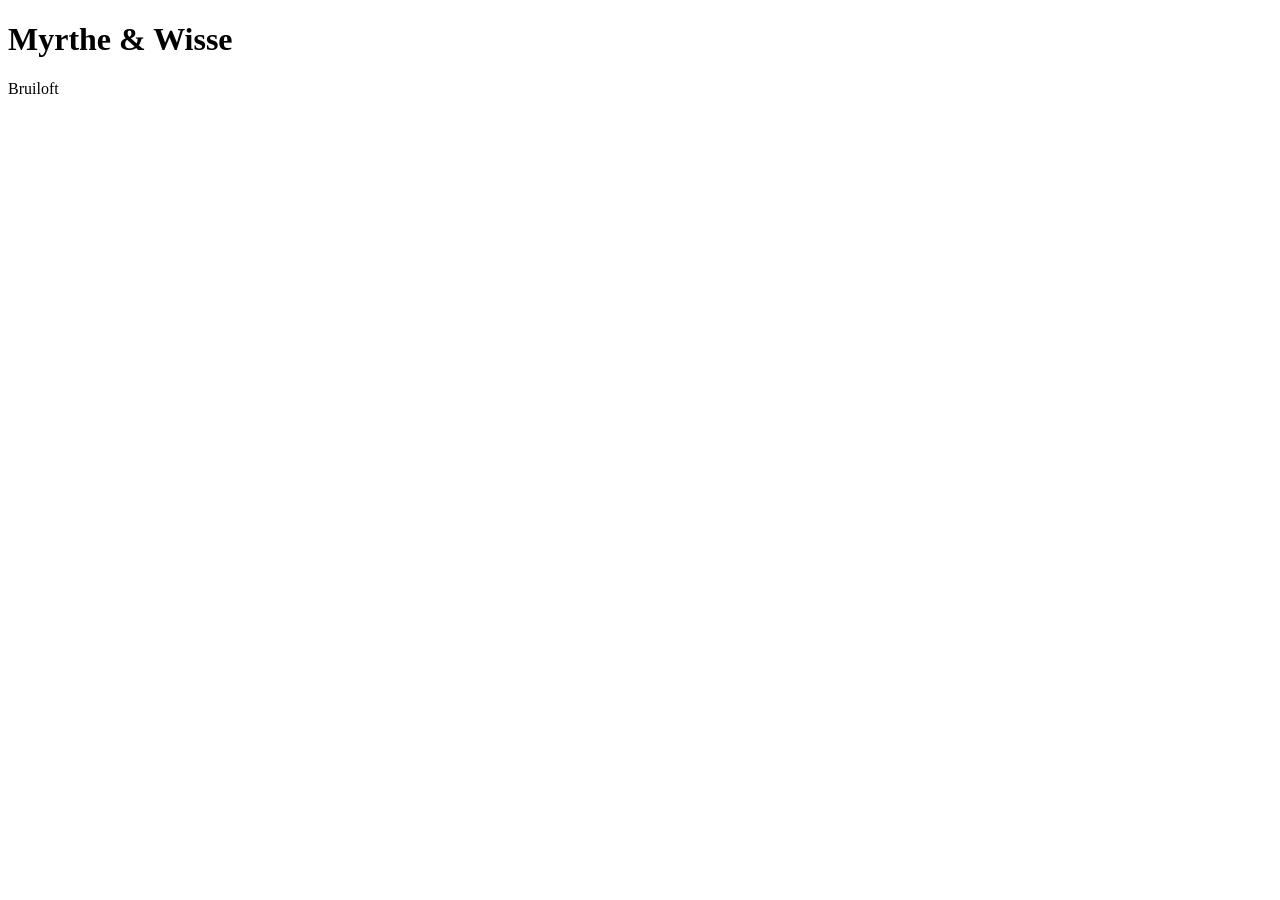
==== index.html @ 0a1ef099 "Initial wedding website setup" ====
<!DOCTYPE html>
<html lang="nl">
<head>
    <meta charset="UTF-8">
    <meta name="viewport" content="width=device-width, initial-scale=1.0">
    <title>Myrthe & Wisse</title>
</head>
<body>
    <h1>Myrthe & Wisse</h1>
    <p>Bruiloft</p>
</body>
</html>
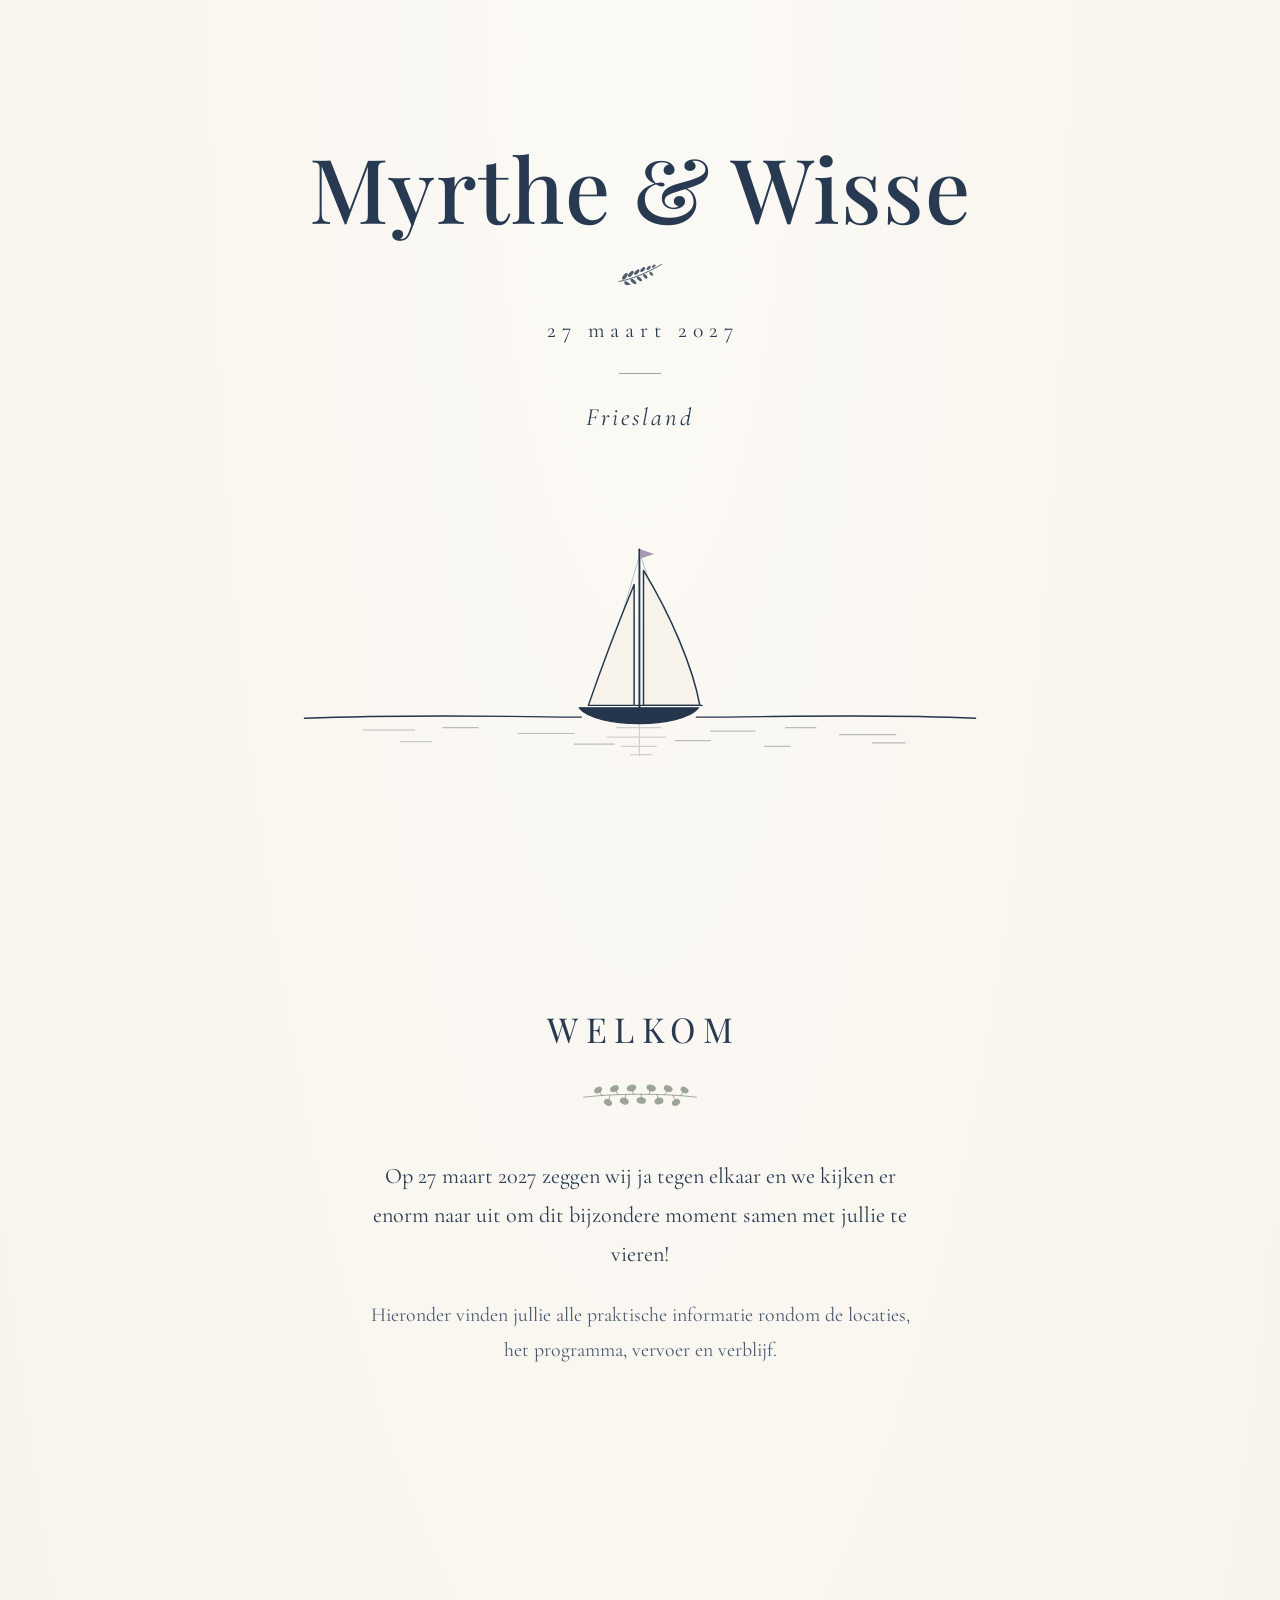
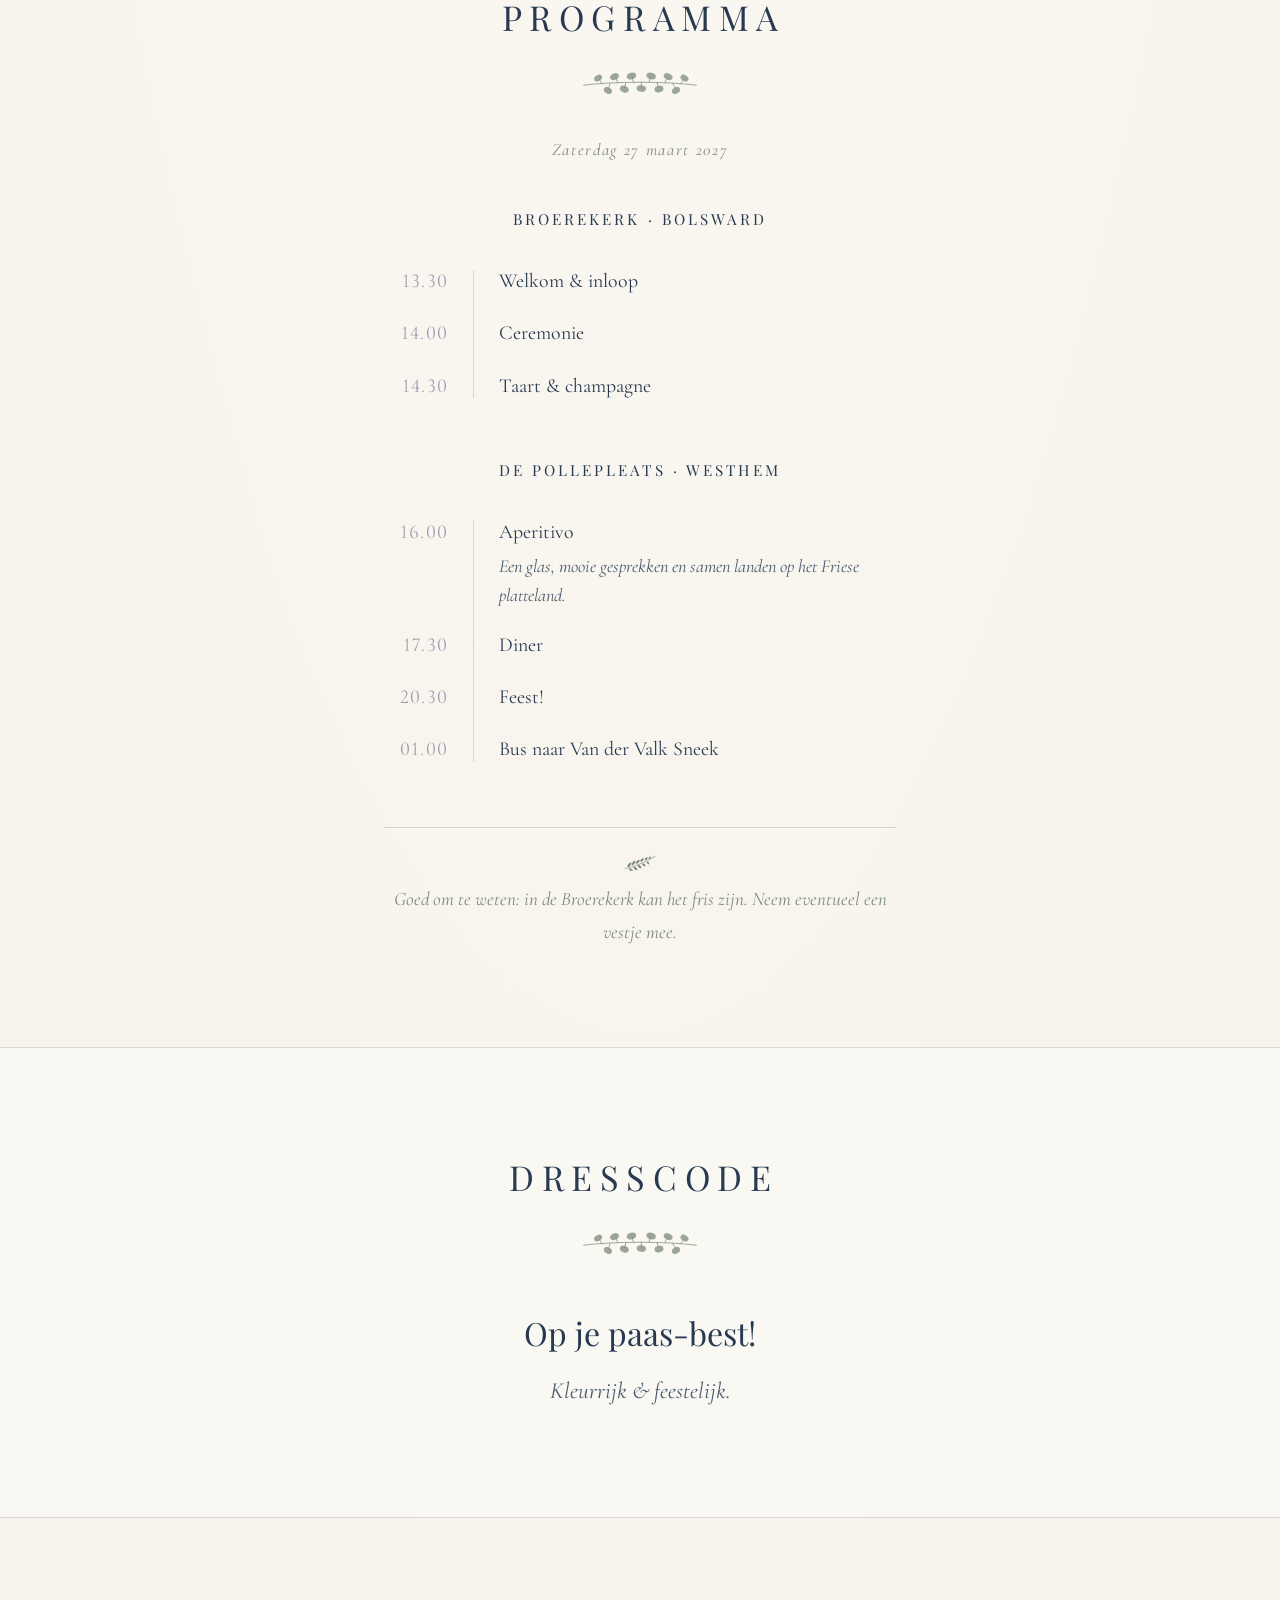
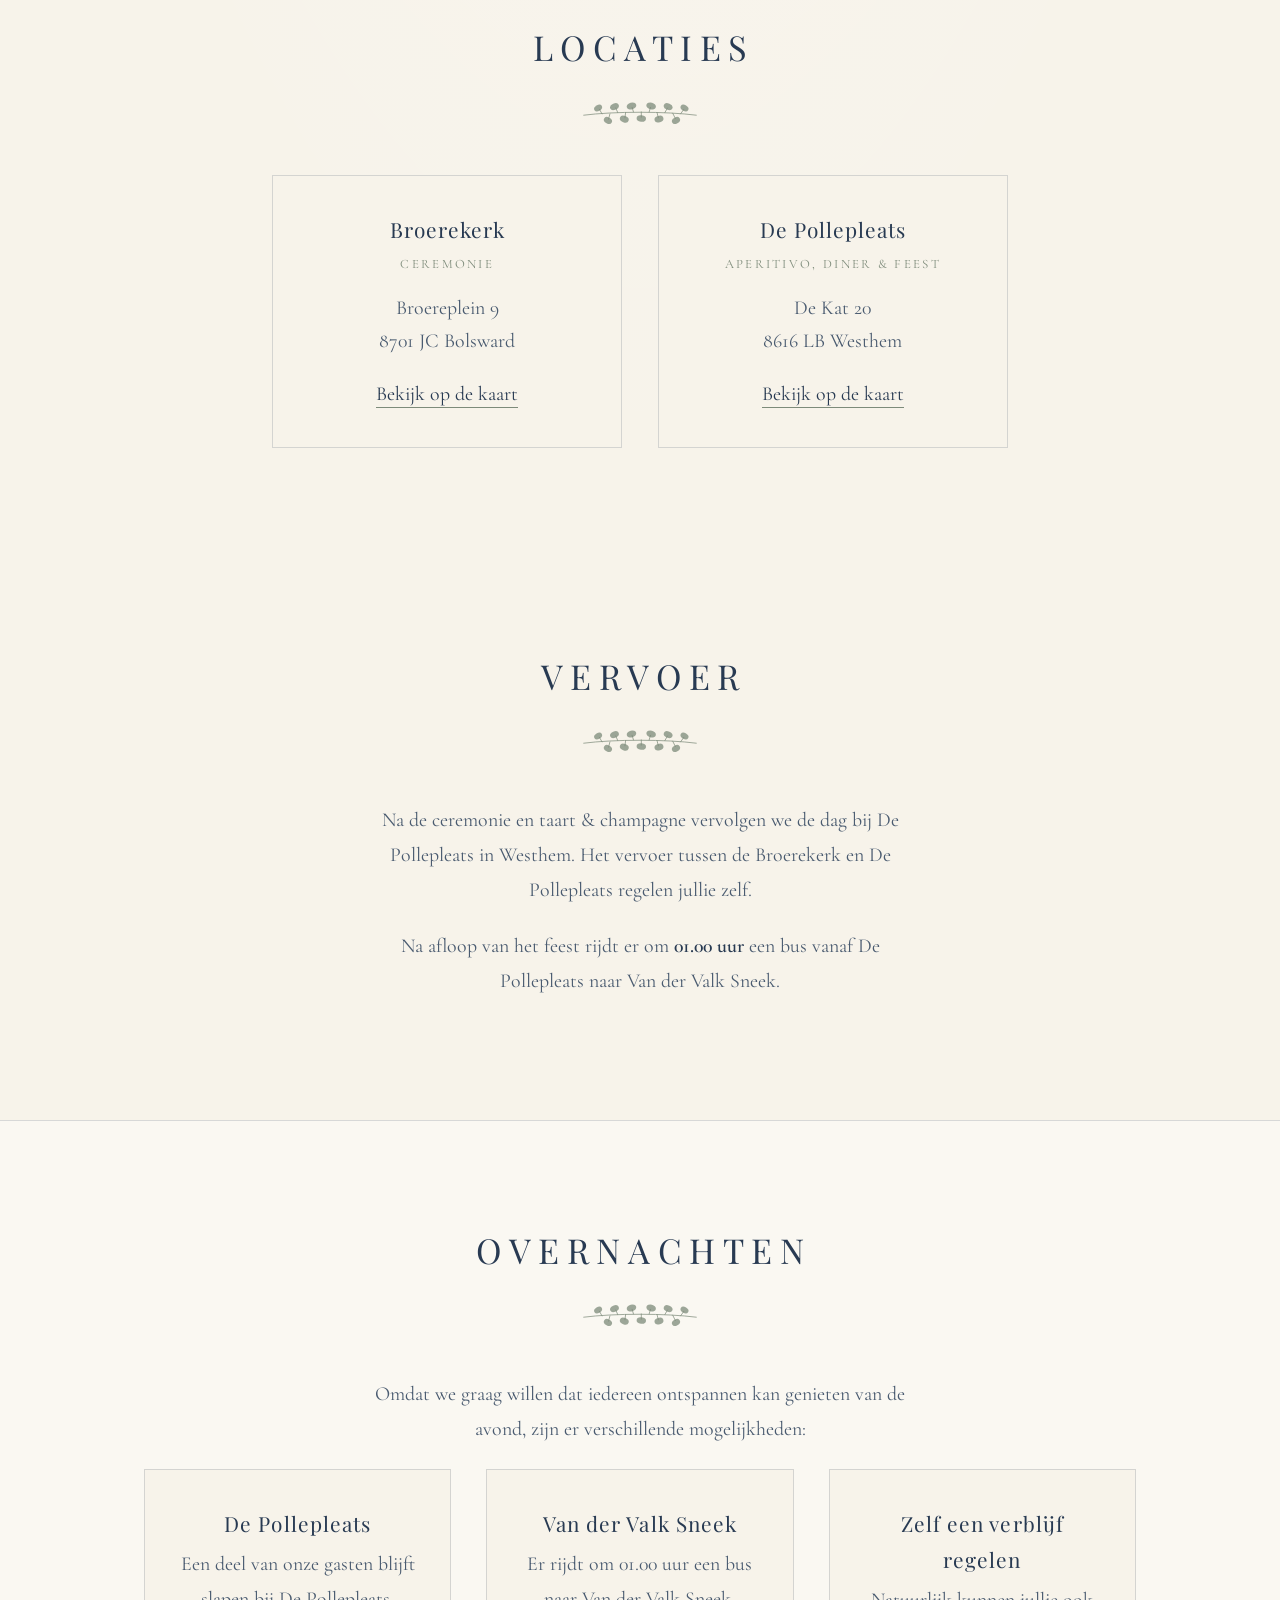
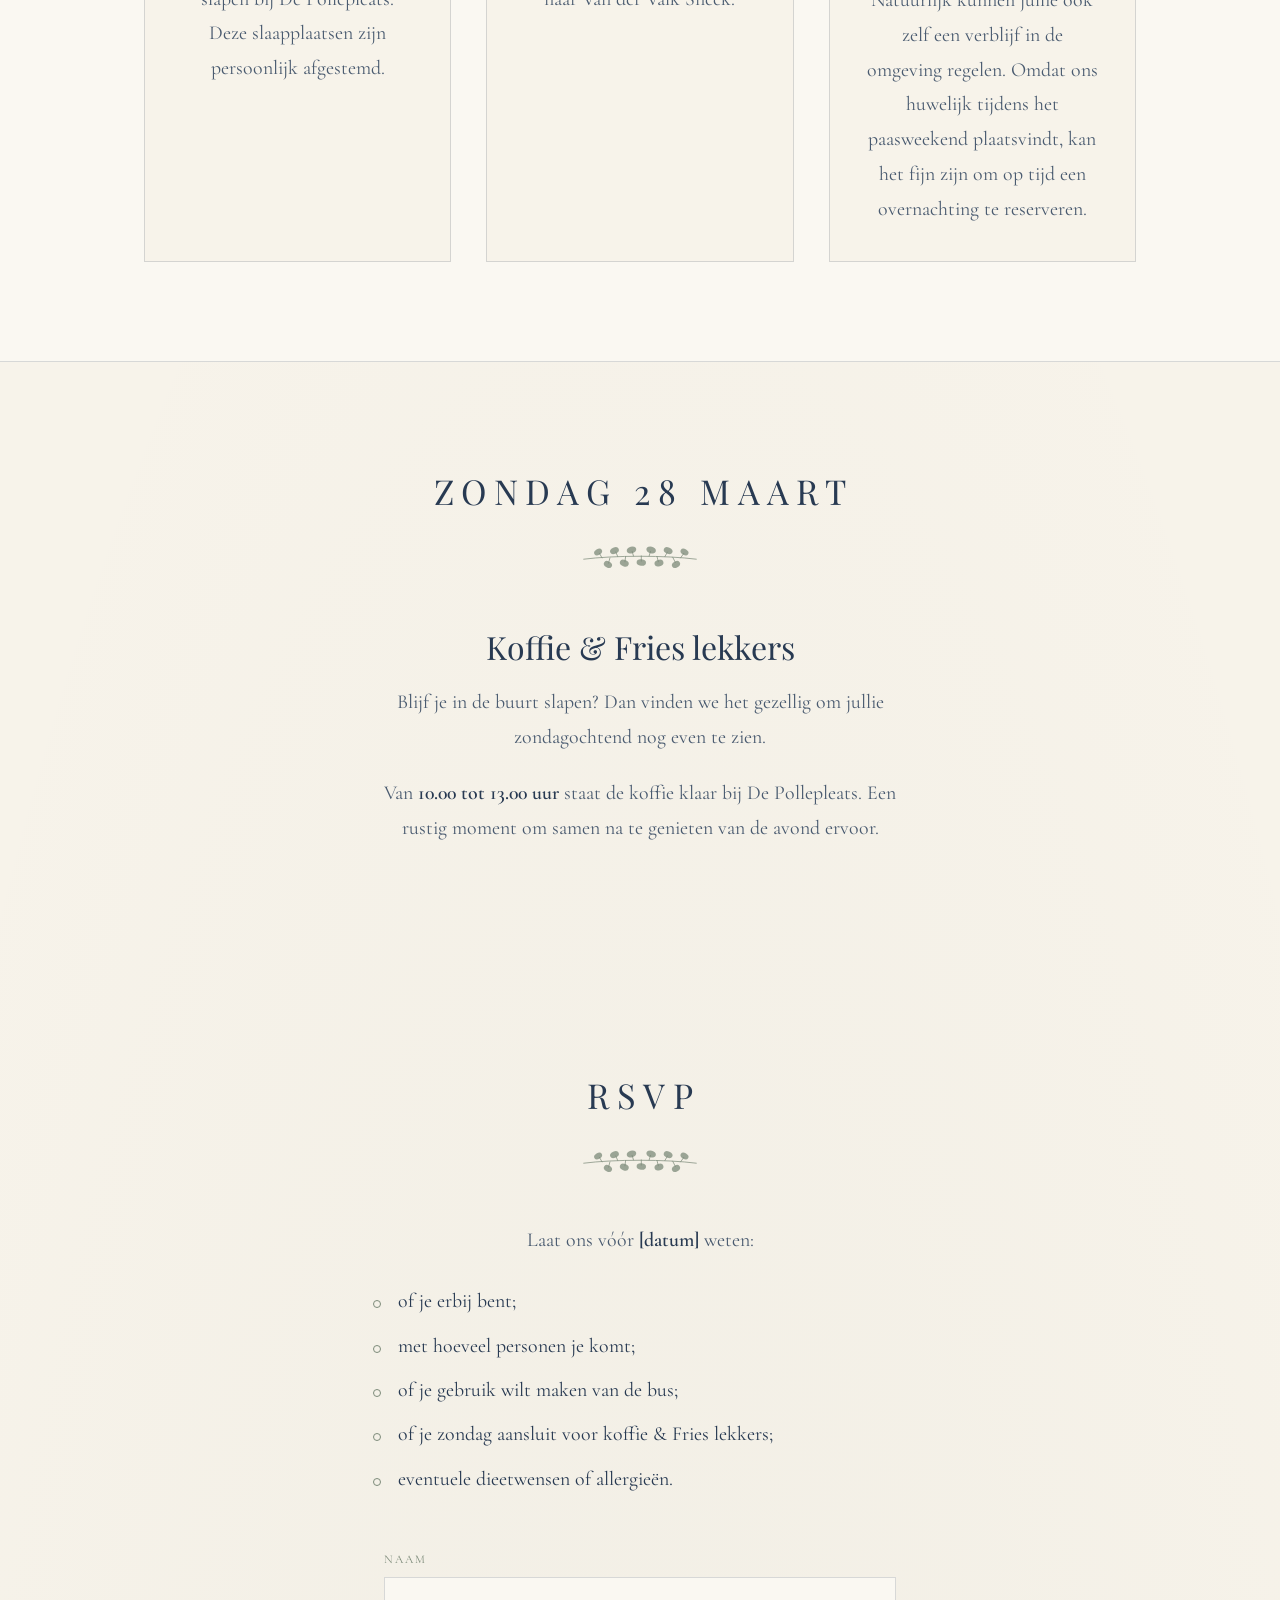
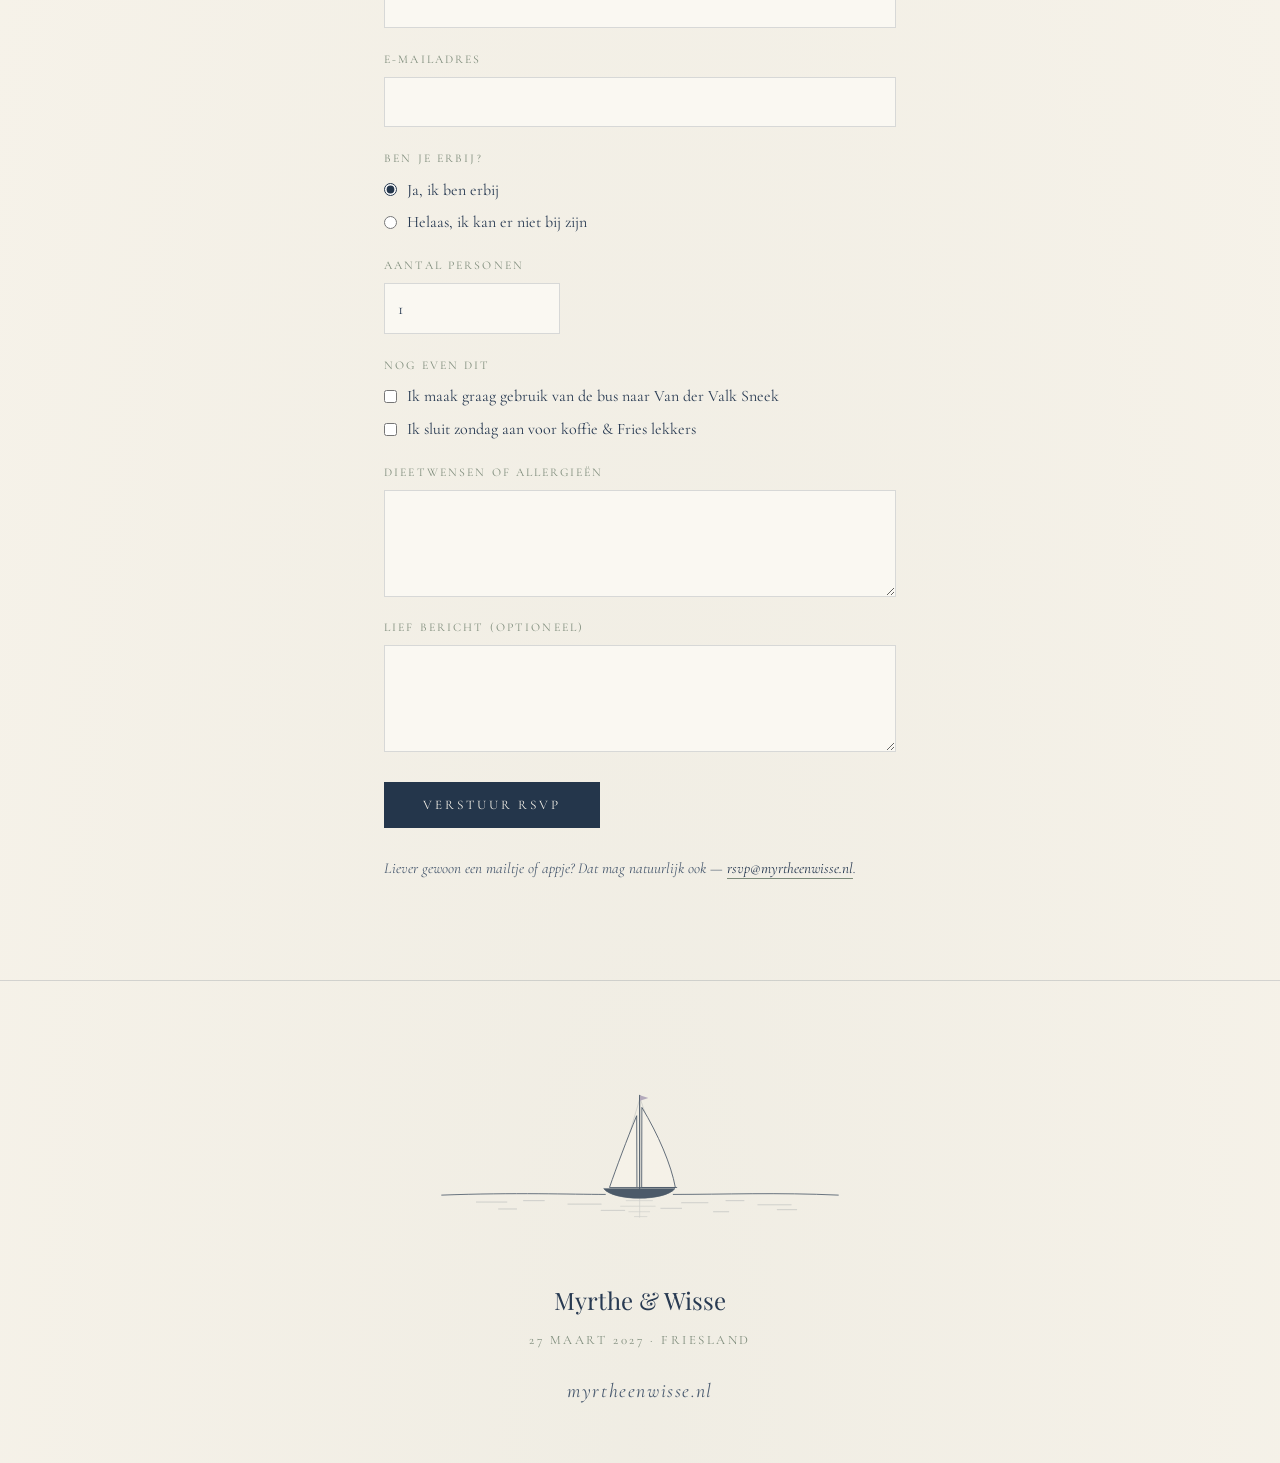
==== commit 647ca2fc: "first draft" ====
--- a/index.html
+++ b/index.html
@@ -1,12 +1,318 @@
 <!DOCTYPE html>
 <html lang="nl">
 <head>
-    <meta charset="UTF-8">
-    <meta name="viewport" content="width=device-width, initial-scale=1.0">
-    <title>Myrthe & Wisse</title>
+<meta charset="UTF-8">
+<meta name="viewport" content="width=device-width, initial-scale=1.0">
+<title>Myrthe &amp; Wisse · 27 maart 2027</title>
+<meta name="description" content="Alle informatie over de bruiloft van Myrthe &amp; Wisse op 27 maart 2027 in Friesland: programma, locaties, vervoer, overnachten en RSVP.">
+<meta name="theme-color" content="#F7F3EA">
+<link rel="preconnect" href="https://fonts.googleapis.com">
+<link rel="preconnect" href="https://fonts.gstatic.com" crossorigin>
+<link href="https://fonts.googleapis.com/css2?family=Cormorant+Garamond:ital,wght@0,300;0,400;0,500;0,600;1,400&family=Playfair+Display:wght@400;500&display=swap" rel="stylesheet">
+<link rel="stylesheet" href="style.css">
 </head>
 <body>
-    <h1>Myrthe & Wisse</h1>
-    <p>Bruiloft</p>
+
+<!-- ============ Herbruikbare illustraties ============ -->
+<svg width="0" height="0" aria-hidden="true" focusable="false" style="position:absolute">
+  <defs>
+    <!-- Eucalyptus takje -->
+    <symbol id="sprig" viewBox="0 0 220 46">
+      <g fill="none" stroke="var(--sage)" stroke-width="1.1" stroke-linecap="round">
+        <path d="M24 23 C 70 17, 150 17, 196 23"/>
+        <path d="M52 21 L48 14 M76 19 L73 12 M100 18 L98 11 M124 18 L126 11 M148 19 L152 12 M172 21 L177 14"/>
+        <path d="M64 21 L62 29 M88 19 L87 27 M112 18 L112 26 M136 19 L138 27 M160 20 L164 28"/>
+      </g>
+      <g fill="var(--sage)" opacity=".75">
+        <ellipse cx="46" cy="12" rx="6.5" ry="4.6" transform="rotate(-32 46 12)"/>
+        <ellipse cx="71" cy="10" rx="7" ry="4.9" transform="rotate(-24 71 10)"/>
+        <ellipse cx="97" cy="9"  rx="7.4" ry="5.2" transform="rotate(-14 97 9)"/>
+        <ellipse cx="127" cy="9" rx="7.4" ry="5.2" transform="rotate(14 127 9)"/>
+        <ellipse cx="153" cy="10" rx="7" ry="4.9" transform="rotate(24 153 10)"/>
+        <ellipse cx="178" cy="12" rx="6.5" ry="4.6" transform="rotate(32 178 12)"/>
+        <ellipse cx="61" cy="31" rx="6.6" ry="4.7" transform="rotate(28 61 31)"/>
+        <ellipse cx="86" cy="29" rx="7" ry="4.9" transform="rotate(20 86 29)"/>
+        <ellipse cx="112" cy="28" rx="7.2" ry="5" transform="rotate(6 112 28)"/>
+        <ellipse cx="139" cy="29" rx="7" ry="4.9" transform="rotate(-18 139 29)"/>
+        <ellipse cx="165" cy="31" rx="6.6" ry="4.7" transform="rotate(-28 165 31)"/>
+      </g>
+    </symbol>
+
+    <!-- Klein varentakje (onder de namen) -->
+    <symbol id="leaf" viewBox="0 0 64 28">
+      <path d="M7 24 C 20 22, 40 14, 57 4" fill="none" stroke="currentColor" stroke-width="1.1" stroke-linecap="round"/>
+      <g fill="currentColor">
+        <ellipse cx="14" cy="18" rx="4.6" ry="2.1" transform="rotate(-52 14 18)"/>
+        <ellipse cx="21" cy="15" rx="4.4" ry="2" transform="rotate(-50 21 15)"/>
+        <ellipse cx="28" cy="13" rx="4" ry="1.9" transform="rotate(-46 28 13)"/>
+        <ellipse cx="35" cy="10" rx="3.6" ry="1.8" transform="rotate(-44 35 10)"/>
+        <ellipse cx="42" cy="8"  rx="3.1" ry="1.6" transform="rotate(-42 42 8)"/>
+        <ellipse cx="48" cy="6"  rx="2.5" ry="1.4" transform="rotate(-40 48 6)"/>
+        <ellipse cx="17" cy="27" rx="4.4" ry="2" transform="rotate(38 17 27)"/>
+        <ellipse cx="24" cy="24" rx="4.2" ry="1.9" transform="rotate(40 24 24)"/>
+        <ellipse cx="31" cy="21" rx="3.8" ry="1.8" transform="rotate(42 31 21)"/>
+        <ellipse cx="38" cy="18" rx="3.3" ry="1.7" transform="rotate(44 38 18)"/>
+        <ellipse cx="45" cy="15" rx="2.8" ry="1.5" transform="rotate(46 45 15)"/>
+      </g>
+    </symbol>
+
+    <!-- Zeilboot op het water -->
+    <symbol id="boat" viewBox="0 0 600 250">
+      <g stroke="var(--navy)" fill="none" stroke-linecap="round" stroke-linejoin="round">
+        <!-- want -->
+        <path d="M300 52 L262 180 M300 52 L344 180" stroke-width=".55" opacity=".45"/>
+        <!-- grootzeil -->
+        <path d="M303 66 C 326 104, 345 148, 351 181 L303 181 Z" fill="var(--paper)" stroke-width="1.25"/>
+        <!-- fok -->
+        <path d="M295 78 C 281 112, 266 152, 256 181 L295 181 Z" fill="var(--paper)" stroke-width="1.25"/>
+        <!-- mast & giek -->
+        <path d="M299.5 48 L299.5 184" stroke-width="1.6"/>
+        <path d="M296 181 L353 181" stroke-width="1.2"/>
+        <!-- vlaggetje -->
+        <path d="M300 48 L312 52 L300 56 Z" fill="var(--lavender)" stroke="none"/>
+        <!-- romp -->
+        <path d="M248 183 C 262 201, 336 201, 350 183 Z" fill="var(--navy)" stroke-width="1"/>
+      </g>
+      <!-- water -->
+      <g stroke="var(--navy)" fill="none" stroke-linecap="round">
+        <path d="M14 192 C 120 188, 200 191, 250 191 M348 191 C 420 191, 500 188, 586 192" stroke-width="1.2"/>
+        <g opacity=".3" stroke-width="1">
+          <path d="M64 202 h44 M132 200 h30 M196 205 h48 M360 203 h38 M424 200 h26 M470 206 h48"/>
+          <path d="M96 212 h26 M244 214 h34 M330 211 h30 M406 216 h22 M498 213 h28"/>
+        </g>
+        <!-- weerspiegeling -->
+        <g opacity=".2" stroke-width="1">
+          <path d="M299.5 196 L299.5 224"/>
+          <path d="M280 200 h38 M272 208 h50 M284 216 h30 M292 223 h18"/>
+        </g>
+      </g>
+    </symbol>
+  </defs>
+</svg>
+
+<!-- ============ Navigatie ============ -->
+<header class="topbar" id="topbar">
+  <a class="topbar__names" href="#top">M &amp; W</a>
+  <nav class="topbar__nav" aria-label="Hoofdmenu">
+    <a href="#welkom">Welkom</a>
+    <a href="#programma">Programma</a>
+    <a href="#dresscode">Dresscode</a>
+    <a href="#locaties">Locaties</a>
+    <a href="#vervoer">Vervoer</a>
+    <a href="#overnachten">Overnachten</a>
+    <a href="#zondag">Zondag</a>
+    <a href="#rsvp">RSVP</a>
+  </nav>
+</header>
+
+<!-- ============ Hero ============ -->
+<section class="hero" id="top">
+  <h1 class="hero__names">Myrthe &amp; Wisse</h1>
+  <svg class="hero__leaf" aria-hidden="true"><use href="#leaf"/></svg>
+  <p class="hero__date">27 maart 2027</p>
+  <span class="rule" aria-hidden="true"></span>
+  <p class="hero__place">Friesland</p>
+  <svg class="hero__boat" viewBox="0 0 600 250" role="img" aria-label="Illustratie van een zeilboot op het Friese water"><use href="#boat"/></svg>
+</section>
+
+<main>
+
+  <!-- ============ Welkom ============ -->
+  <section class="section" id="welkom">
+    <h2 class="section__title">Welkom</h2>
+    <svg class="divider" aria-hidden="true"><use href="#sprig"/></svg>
+    <div class="prose center">
+      <p class="lead">Op 27 maart 2027 zeggen wij ja tegen elkaar en we kijken er enorm naar uit om dit bijzondere moment samen met jullie te vieren!</p>
+      <p>Hieronder vinden jullie alle praktische informatie rondom de locaties, het programma, vervoer en verblijf.</p>
+    </div>
+  </section>
+
+  <!-- ============ Programma ============ -->
+  <section class="section" id="programma">
+    <h2 class="section__title">Programma</h2>
+    <svg class="divider" aria-hidden="true"><use href="#sprig"/></svg>
+    <p class="section__kicker">Zaterdag 27 maart 2027</p>
+
+    <div class="schedule">
+      <h3 class="schedule__place">Broerekerk · Bolsward</h3>
+      <ol class="timeline">
+        <li><span class="timeline__time">13.30</span><span class="timeline__what">Welkom &amp; inloop</span></li>
+        <li><span class="timeline__time">14.00</span><span class="timeline__what">Ceremonie</span></li>
+        <li><span class="timeline__time">14.30</span><span class="timeline__what">Taart &amp; champagne</span></li>
+      </ol>
+
+      <h3 class="schedule__place">De Pollepleats · Westhem</h3>
+      <ol class="timeline">
+        <li>
+          <span class="timeline__time">16.00</span>
+          <span class="timeline__what">Aperitivo
+            <em class="timeline__note">Een glas, mooie gesprekken en samen landen op het Friese platteland.</em>
+          </span>
+        </li>
+        <li><span class="timeline__time">17.30</span><span class="timeline__what">Diner</span></li>
+        <li><span class="timeline__time">20.30</span><span class="timeline__what">Feest!</span></li>
+        <li><span class="timeline__time">01.00</span><span class="timeline__what">Bus naar Van der Valk Sneek</span></li>
+      </ol>
+    </div>
+
+    <p class="tip">
+      <svg class="tip__leaf" aria-hidden="true"><use href="#leaf"/></svg>
+      Goed om te weten: in de Broerekerk kan het fris zijn. Neem eventueel een vestje mee.
+    </p>
+  </section>
+
+  <!-- ============ Dresscode ============ -->
+  <section class="section section--accent" id="dresscode">
+    <h2 class="section__title">Dresscode</h2>
+    <svg class="divider" aria-hidden="true"><use href="#sprig"/></svg>
+    <p class="statement">Op je paas-best!</p>
+    <p class="statement statement--sub">Kleurrijk &amp; feestelijk.</p>
+  </section>
+
+  <!-- ============ Locaties ============ -->
+  <section class="section" id="locaties">
+    <h2 class="section__title">Locaties</h2>
+    <svg class="divider" aria-hidden="true"><use href="#sprig"/></svg>
+
+    <div class="cards">
+      <article class="card">
+        <h3 class="card__title">Broerekerk</h3>
+        <p class="card__meta">Ceremonie</p>
+        <address>
+          Broereplein 9<br>
+          8701 JC Bolsward
+        </address>
+        <a class="link" href="https://www.google.com/maps/search/?api=1&amp;query=Broerekerk%2C+Broereplein+9%2C+8701+JC+Bolsward" target="_blank" rel="noopener">Bekijk op de kaart</a>
+      </article>
+
+      <article class="card">
+        <h3 class="card__title">De Pollepleats</h3>
+        <p class="card__meta">Aperitivo, diner &amp; feest</p>
+        <address>
+          De Kat 20<br>
+          8616 LB Westhem
+        </address>
+        <a class="link" href="https://www.google.com/maps/search/?api=1&amp;query=De+Pollepleats%2C+De+Kat+20%2C+8616+LB+Westhem" target="_blank" rel="noopener">Bekijk op de kaart</a>
+      </article>
+    </div>
+  </section>
+
+  <!-- ============ Vervoer ============ -->
+  <section class="section" id="vervoer">
+    <h2 class="section__title">Vervoer</h2>
+    <svg class="divider" aria-hidden="true"><use href="#sprig"/></svg>
+    <div class="prose center">
+      <p>Na de ceremonie en taart &amp; champagne vervolgen we de dag bij De Pollepleats in Westhem. Het vervoer tussen de Broerekerk en De Pollepleats regelen jullie zelf.</p>
+      <p>Na afloop van het feest rijdt er om <strong>01.00 uur</strong> een bus vanaf De Pollepleats naar Van der Valk Sneek.</p>
+    </div>
+  </section>
+
+  <!-- ============ Overnachten ============ -->
+  <section class="section section--accent" id="overnachten">
+    <h2 class="section__title">Overnachten</h2>
+    <svg class="divider" aria-hidden="true"><use href="#sprig"/></svg>
+    <p class="section__intro">Omdat we graag willen dat iedereen ontspannen kan genieten van de avond, zijn er verschillende mogelijkheden:</p>
+
+    <div class="cards cards--three">
+      <article class="card">
+        <h3 class="card__title">De Pollepleats</h3>
+        <p>Een deel van onze gasten blijft slapen bij De Pollepleats. Deze slaapplaatsen zijn persoonlijk afgestemd.</p>
+      </article>
+      <article class="card">
+        <h3 class="card__title">Van der Valk Sneek</h3>
+        <p>Er rijdt om 01.00 uur een bus naar Van der Valk Sneek.</p>
+      </article>
+      <article class="card">
+        <h3 class="card__title">Zelf een verblijf regelen</h3>
+        <p>Natuurlijk kunnen jullie ook zelf een verblijf in de omgeving regelen. Omdat ons huwelijk tijdens het paasweekend plaatsvindt, kan het fijn zijn om op tijd een overnachting te reserveren.</p>
+      </article>
+    </div>
+  </section>
+
+  <!-- ============ Zondag ============ -->
+  <section class="section" id="zondag">
+    <h2 class="section__title">Zondag 28 maart</h2>
+    <svg class="divider" aria-hidden="true"><use href="#sprig"/></svg>
+    <p class="statement">Koffie &amp; Fries lekkers</p>
+    <div class="prose center">
+      <p>Blijf je in de buurt slapen? Dan vinden we het gezellig om jullie zondagochtend nog even te zien.</p>
+      <p>Van <strong>10.00 tot 13.00 uur</strong> staat de koffie klaar bij De Pollepleats. Een rustig moment om samen na te genieten van de avond ervoor.</p>
+    </div>
+  </section>
+
+  <!-- ============ RSVP ============ -->
+  <section class="section" id="rsvp">
+    <h2 class="section__title">RSVP</h2>
+    <svg class="divider" aria-hidden="true"><use href="#sprig"/></svg>
+    <p class="section__intro">Laat ons vóór <strong data-rsvp-deadline>[datum]</strong> weten:</p>
+
+    <ul class="checklist">
+      <li>of je erbij bent;</li>
+      <li>met hoeveel personen je komt;</li>
+      <li>of je gebruik wilt maken van de bus;</li>
+      <li>of je zondag aansluit voor koffie &amp; Fries lekkers;</li>
+      <li>eventuele dieetwensen of allergieën.</li>
+    </ul>
+
+    <form class="rsvp" id="rsvp-form" novalidate>
+      <div class="field">
+        <label for="naam">Naam</label>
+        <input id="naam" name="naam" type="text" autocomplete="name" required>
+      </div>
+
+      <div class="field">
+        <label for="email">E-mailadres</label>
+        <input id="email" name="email" type="email" autocomplete="email" required>
+      </div>
+
+      <fieldset class="field">
+        <legend>Ben je erbij?</legend>
+        <div class="choices">
+          <label class="choice"><input type="radio" name="aanwezig" value="Ja, ik ben erbij" checked> Ja, ik ben erbij</label>
+          <label class="choice"><input type="radio" name="aanwezig" value="Helaas, ik kan er niet bij zijn"> Helaas, ik kan er niet bij zijn</label>
+        </div>
+      </fieldset>
+
+      <div class="field field--half">
+        <label for="personen">Aantal personen</label>
+        <input id="personen" name="personen" type="number" min="1" max="10" value="1" inputmode="numeric">
+      </div>
+
+      <fieldset class="field">
+        <legend>Nog even dit</legend>
+        <div class="choices">
+          <label class="choice"><input type="checkbox" name="bus" value="ja"> Ik maak graag gebruik van de bus naar Van der Valk Sneek</label>
+          <label class="choice"><input type="checkbox" name="zondag" value="ja"> Ik sluit zondag aan voor koffie &amp; Fries lekkers</label>
+        </div>
+      </fieldset>
+
+      <div class="field">
+        <label for="dieet">Dieetwensen of allergieën</label>
+        <textarea id="dieet" name="dieet" rows="3"></textarea>
+      </div>
+
+      <div class="field">
+        <label for="bericht">Lief bericht (optioneel)</label>
+        <textarea id="bericht" name="bericht" rows="3"></textarea>
+      </div>
+
+      <button class="button" type="submit">Verstuur RSVP</button>
+      <p class="rsvp__fallback">
+        Liever gewoon een mailtje of appje? Dat mag natuurlijk ook —
+        <a class="link" href="mailto:rsvp@myrtheenwisse.nl" data-rsvp-mail>rsvp@myrtheenwisse.nl</a>.
+      </p>
+    </form>
+  </section>
+
+</main>
+
+<footer class="footer">
+  <svg class="footer__boat" viewBox="0 0 600 250" aria-hidden="true"><use href="#boat"/></svg>
+  <p class="footer__names">Myrthe &amp; Wisse</p>
+  <p class="footer__meta">27 maart 2027 · Friesland</p>
+  <p class="footer__site">myrtheenwisse.nl</p>
+</footer>
+
+<script src="script.js"></script>
 </body>
-</html>+</html>
--- a/style.css
+++ b/style.css
@@ -0,0 +1,586 @@
+/* =========================================================
+   Myrthe & Wisse — 27 maart 2027
+   Stijl: warm papier, donkerblauwe inkt, zacht eucalyptusgroen
+   ========================================================= */
+
+:root {
+  --paper:        #F7F3EA;   /* warm gebroken wit */
+  --paper-soft:   #FAF8F2;   /* alternatief, lichter vlak */
+  --navy:         #24364B;   /* hoofdkleur tekst */
+  --navy-warm:    #283A52;   /* titels */
+  --navy-soft:    #4A5B70;   /* lopende tekst */
+  --sage:         #7D8B7A;   /* eucalyptusgroen accent */
+  --lavender:     #A59AB2;   /* vergrijsd lavendel accent */
+  --line:         rgba(36, 54, 75, .16);
+
+  --serif-display: "Playfair Display", "Iowan Old Style", Georgia, serif;
+  --serif-text:    "Cormorant Garamond", "EB Garamond", Georgia, serif;
+
+  --measure: 34rem;
+  --gutter: clamp(1.25rem, 5vw, 3rem);
+
+  color-scheme: light;
+}
+
+*, *::before, *::after { box-sizing: border-box; }
+
+html {
+  scroll-behavior: smooth;
+  scroll-padding-top: 5rem;
+  -webkit-text-size-adjust: 100%;
+}
+
+body {
+  margin: 0;
+  background-color: var(--paper);
+  background-image:
+    radial-gradient(120% 80% at 50% 0%, rgba(255,255,255,.55), transparent 60%),
+    radial-gradient(100% 60% at 50% 100%, rgba(125,139,122,.06), transparent 70%);
+  color: var(--navy-soft);
+  font-family: var(--serif-text);
+  font-size: clamp(1.05rem, .55vw + .95rem, 1.24rem);
+  font-weight: 400;
+  line-height: 1.75;
+  text-rendering: optimizeLegibility;
+}
+
+p { margin: 0 0 1.1em; }
+strong { color: var(--navy-warm); font-weight: 600; }
+em { font-style: italic; }
+
+/* ---------- Navigatie ---------- */
+
+.topbar {
+  position: fixed;
+  inset: 0 0 auto 0;
+  z-index: 20;
+  display: flex;
+  align-items: center;
+  gap: 1.5rem;
+  padding: .7rem var(--gutter);
+  background: rgba(247, 243, 234, .92);
+  backdrop-filter: blur(8px);
+  border-bottom: 1px solid transparent;
+  transform: translateY(-100%);
+  opacity: 0;
+  transition: transform .45s ease, opacity .45s ease, border-color .45s ease;
+}
+
+.topbar.is-visible {
+  transform: translateY(0);
+  opacity: 1;
+  border-bottom-color: var(--line);
+}
+
+.topbar__names {
+  font-family: var(--serif-display);
+  font-size: .95rem;
+  letter-spacing: .18em;
+  color: var(--navy-warm);
+  text-decoration: none;
+  white-space: nowrap;
+}
+
+.topbar__nav {
+  display: flex;
+  gap: clamp(.9rem, 2.4vw, 1.9rem);
+  margin-left: auto;
+  overflow-x: auto;
+  scrollbar-width: none;
+  -webkit-overflow-scrolling: touch;
+}
+.topbar__nav::-webkit-scrollbar { display: none; }
+
+.topbar__nav a {
+  position: relative;
+  padding-bottom: .2rem;
+  font-size: .72rem;
+  letter-spacing: .2em;
+  text-transform: uppercase;
+  color: var(--navy-soft);
+  text-decoration: none;
+  white-space: nowrap;
+  transition: color .25s ease;
+}
+
+.topbar__nav a::after {
+  content: "";
+  position: absolute;
+  left: 0; right: 0; bottom: 0;
+  height: 1px;
+  background: var(--sage);
+  transform: scaleX(0);
+  transition: transform .3s ease;
+}
+
+.topbar__nav a:hover,
+.topbar__nav a.is-current { color: var(--navy-warm); }
+.topbar__nav a:hover::after,
+.topbar__nav a.is-current::after { transform: scaleX(1); }
+
+/* ---------- Hero ---------- */
+
+.hero {
+  display: flex;
+  flex-direction: column;
+  align-items: center;
+  justify-content: center;
+  min-height: 100svh;
+  padding: clamp(3rem, 9vh, 6rem) var(--gutter) clamp(2rem, 6vh, 4rem);
+  text-align: center;
+}
+
+.hero__names {
+  margin: 0;
+  font-family: var(--serif-display);
+  font-weight: 500;
+  font-size: clamp(2.9rem, 9vw, 5.6rem);
+  line-height: 1.05;
+  letter-spacing: .01em;
+  color: var(--navy-warm);
+}
+
+.hero__leaf {
+  width: 3.4rem;
+  height: 1.5rem;
+  margin: clamp(1.1rem, 3vh, 1.8rem) 0 clamp(1.2rem, 3vh, 2rem);
+  color: var(--navy);
+  opacity: .8;
+}
+
+.hero__date {
+  margin: 0;
+  font-size: clamp(1rem, 2.2vw, 1.35rem);
+  letter-spacing: .28em;
+  text-indent: .28em;
+  color: var(--navy-warm);
+}
+
+.rule {
+  display: block;
+  width: 2.6rem;
+  height: 1px;
+  margin: 1.4rem 0;
+  background: var(--navy);
+  opacity: .45;
+}
+
+.hero__place {
+  margin: 0;
+  font-style: italic;
+  font-size: clamp(1.15rem, 2.6vw, 1.55rem);
+  letter-spacing: .12em;
+  color: var(--navy-warm);
+}
+
+.hero__boat {
+  width: min(100%, 44rem);
+  height: auto;
+  margin-top: clamp(1.5rem, 6vh, 3.5rem);
+}
+
+/* ---------- Secties ---------- */
+
+.section {
+  padding: clamp(4rem, 11vh, 7.5rem) var(--gutter);
+  text-align: center;
+}
+
+.section--accent {
+  background: var(--paper-soft);
+  border-top: 1px solid var(--line);
+  border-bottom: 1px solid var(--line);
+}
+
+.section__title {
+  margin: 0;
+  font-family: var(--serif-display);
+  font-weight: 400;
+  font-size: clamp(1.5rem, 3.6vw, 2.15rem);
+  letter-spacing: .22em;
+  text-indent: .22em;
+  text-transform: uppercase;
+  color: var(--navy-warm);
+}
+
+.divider {
+  display: block;
+  width: 9rem;
+  height: 1.9rem;
+  margin: 1.4rem auto clamp(1.8rem, 5vh, 2.8rem);
+}
+
+.section__kicker {
+  margin: -.6rem 0 2.6rem;
+  font-style: italic;
+  font-size: 1.05rem;
+  letter-spacing: .1em;
+  color: var(--sage);
+}
+
+.section__intro,
+.prose {
+  max-width: var(--measure);
+  margin-inline: auto;
+}
+
+.center { text-align: center; }
+
+.lead {
+  font-size: 1.12em;
+  color: var(--navy-warm);
+}
+
+.statement {
+  margin: 0 0 .3em;
+  font-family: var(--serif-display);
+  font-size: clamp(1.35rem, 4vw, 2rem);
+  font-weight: 400;
+  color: var(--navy-warm);
+}
+
+.statement--sub {
+  font-family: var(--serif-text);
+  font-size: clamp(1.1rem, 3vw, 1.45rem);
+  font-style: italic;
+  color: var(--navy-soft);
+}
+
+/* ---------- Programma ---------- */
+
+.schedule {
+  max-width: 30rem;
+  margin-inline: auto;
+  text-align: left;
+}
+
+.schedule__place {
+  margin: 2.8rem 0 1.4rem;
+  font-family: var(--serif-display);
+  font-weight: 400;
+  font-size: clamp(.82rem, 2.2vw, .95rem);
+  letter-spacing: .2em;
+  text-transform: uppercase;
+  color: var(--navy-warm);
+  text-align: center;
+}
+.schedule__place:first-child { margin-top: 0; }
+
+.timeline {
+  margin: 0;
+  padding: 0;
+  list-style: none;
+}
+
+.timeline li {
+  display: grid;
+  grid-template-columns: 4.6rem 1fr;
+  gap: 1.6rem;
+  padding: .55rem 0;
+}
+
+.timeline__time {
+  position: relative;
+  padding-right: 1.6rem;
+  text-align: right;
+  font-variant-numeric: lining-nums;
+  letter-spacing: .06em;
+  color: var(--lavender);
+}
+
+.timeline__time::after {
+  content: "";
+  position: absolute;
+  top: -.55rem; bottom: -.55rem; right: 0;
+  width: 1px;
+  background: var(--line);
+}
+
+.timeline li:first-child .timeline__time::after { top: .35rem; }
+.timeline li:last-child .timeline__time::after { bottom: .35rem; }
+
+.timeline__what { color: var(--navy-warm); }
+
+.timeline__note {
+  display: block;
+  margin-top: .15rem;
+  font-size: .92em;
+  font-style: italic;
+  line-height: 1.6;
+  color: var(--navy-soft);
+}
+
+.tip {
+  display: flex;
+  align-items: center;
+  justify-content: center;
+  flex-wrap: wrap;
+  gap: .7rem;
+  max-width: 32rem;
+  margin: 3.2rem auto 0;
+  padding-top: 1.6rem;
+  border-top: 1px solid var(--line);
+  font-style: italic;
+  font-size: .96em;
+  color: var(--sage);
+}
+
+.tip__leaf {
+  width: 2.4rem;
+  height: 1.05rem;
+  color: var(--sage);
+  flex: none;
+}
+
+/* ---------- Kaarten ---------- */
+
+.cards {
+  display: grid;
+  gap: clamp(1.5rem, 3vw, 2.2rem);
+  grid-template-columns: repeat(auto-fit, minmax(15rem, 1fr));
+  max-width: 46rem;
+  margin: 0 auto;
+}
+
+.cards--three { max-width: 62rem; }
+
+.card {
+  padding: clamp(1.6rem, 3vw, 2.2rem);
+  background: var(--paper);
+  border: 1px solid var(--line);
+}
+
+.section--accent .card { background: var(--paper); }
+
+.card__title {
+  margin: 0 0 .35rem;
+  font-family: var(--serif-display);
+  font-weight: 400;
+  font-size: 1.3rem;
+  letter-spacing: .05em;
+  color: var(--navy-warm);
+}
+
+.card__meta {
+  margin: 0 0 1rem;
+  font-size: .8rem;
+  letter-spacing: .18em;
+  text-transform: uppercase;
+  color: var(--sage);
+}
+
+.card p:last-child { margin-bottom: 0; }
+
+.card address {
+  margin-bottom: 1.1rem;
+  font-style: normal;
+  line-height: 1.7;
+}
+
+.link {
+  color: var(--navy-warm);
+  text-decoration: none;
+  border-bottom: 1px solid var(--sage);
+  padding-bottom: 1px;
+  transition: border-color .25s ease, color .25s ease;
+}
+.link:hover { color: var(--sage); border-color: var(--navy-warm); }
+
+/* ---------- Checklist ---------- */
+
+.checklist {
+  max-width: var(--measure);
+  margin: 0 auto 3rem;
+  padding: 0;
+  list-style: none;
+  text-align: left;
+}
+
+.checklist li {
+  position: relative;
+  padding: .3rem 0 .3rem 1.9rem;
+  color: var(--navy-warm);
+}
+
+.checklist li::before {
+  content: "";
+  position: absolute;
+  left: .3rem;
+  top: 1.05em;
+  width: .5rem;
+  height: .5rem;
+  border: 1px solid var(--sage);
+  border-radius: 50%;
+}
+
+/* ---------- RSVP-formulier ---------- */
+
+.rsvp {
+  display: grid;
+  gap: 1.3rem;
+  max-width: 32rem;
+  margin: 0 auto;
+  text-align: left;
+}
+
+.field { display: grid; gap: .45rem; margin: 0; padding: 0; border: 0; }
+.field--half { max-width: 11rem; }
+
+.field > label,
+.field > legend {
+  padding: 0;
+  font-size: .74rem;
+  letter-spacing: .18em;
+  text-transform: uppercase;
+  color: var(--sage);
+}
+
+.field > legend { margin-bottom: .55rem; }
+
+input[type="text"],
+input[type="email"],
+input[type="number"],
+textarea {
+  width: 100%;
+  padding: .65rem .8rem;
+  font: inherit;
+  font-size: 1rem;
+  color: var(--navy-warm);
+  background: var(--paper-soft);
+  border: 1px solid var(--line);
+  border-radius: 0;
+  transition: border-color .25s ease, background .25s ease;
+}
+
+input:focus-visible,
+textarea:focus-visible,
+button:focus-visible,
+a:focus-visible {
+  outline: 2px solid var(--sage);
+  outline-offset: 3px;
+}
+
+input[type="text"]:focus,
+input[type="email"]:focus,
+input[type="number"]:focus,
+textarea:focus {
+  border-color: var(--sage);
+  background: #fff;
+}
+
+textarea { resize: vertical; }
+
+.choices { display: grid; gap: .55rem; }
+
+.choice {
+  display: flex;
+  align-items: flex-start;
+  gap: .6rem;
+  font-size: 1rem;
+  line-height: 1.5;
+  color: var(--navy-warm);
+  cursor: pointer;
+}
+
+.choice input {
+  margin: .35rem 0 0;
+  accent-color: var(--navy);
+  flex: none;
+}
+
+.button {
+  justify-self: start;
+  margin-top: .6rem;
+  padding: .85rem 2.4rem;
+  font-family: var(--serif-text);
+  font-size: .82rem;
+  letter-spacing: .22em;
+  text-transform: uppercase;
+  color: var(--paper);
+  background: var(--navy);
+  border: 1px solid var(--navy);
+  cursor: pointer;
+  transition: background .25s ease, color .25s ease;
+}
+
+.button:hover { background: transparent; color: var(--navy); }
+
+.rsvp__fallback {
+  margin: .4rem 0 0;
+  font-size: .95rem;
+  font-style: italic;
+  color: var(--navy-soft);
+}
+
+.rsvp__status {
+  margin: 0;
+  padding: .9rem 1.1rem;
+  background: rgba(125, 139, 122, .12);
+  border-left: 2px solid var(--sage);
+  font-size: .98rem;
+  color: var(--navy-warm);
+}
+
+/* ---------- Footer ---------- */
+
+.footer {
+  padding: clamp(3.5rem, 9vh, 6rem) var(--gutter) clamp(2.5rem, 6vh, 4rem);
+  text-align: center;
+  border-top: 1px solid var(--line);
+}
+
+.footer__boat {
+  width: min(100%, 26rem);
+  height: auto;
+  margin-bottom: 2rem;
+  opacity: .8;
+}
+
+.footer__names {
+  margin: 0 0 .5rem;
+  font-family: var(--serif-display);
+  font-size: 1.5rem;
+  color: var(--navy-warm);
+}
+
+.footer__meta {
+  margin: 0 0 1.4rem;
+  font-size: .8rem;
+  letter-spacing: .2em;
+  text-transform: uppercase;
+  color: var(--sage);
+}
+
+.footer__site {
+  margin: 0;
+  font-style: italic;
+  letter-spacing: .08em;
+  color: var(--navy-soft);
+}
+
+/* ---------- Animatie ---------- */
+
+.reveal {
+  opacity: 0;
+  transform: translateY(1.1rem);
+  transition: opacity .9s ease, transform .9s ease;
+}
+
+.reveal.is-in {
+  opacity: 1;
+  transform: none;
+}
+
+@media (prefers-reduced-motion: reduce) {
+  html { scroll-behavior: auto; }
+  .reveal { opacity: 1; transform: none; transition: none; }
+  .topbar { transition: none; }
+}
+
+/* ---------- Print ---------- */
+
+@media print {
+  .topbar, .button, .rsvp__fallback { display: none; }
+  body { background: #fff; color: #000; }
+  .section { page-break-inside: avoid; padding: 1.5rem 0; }
+}
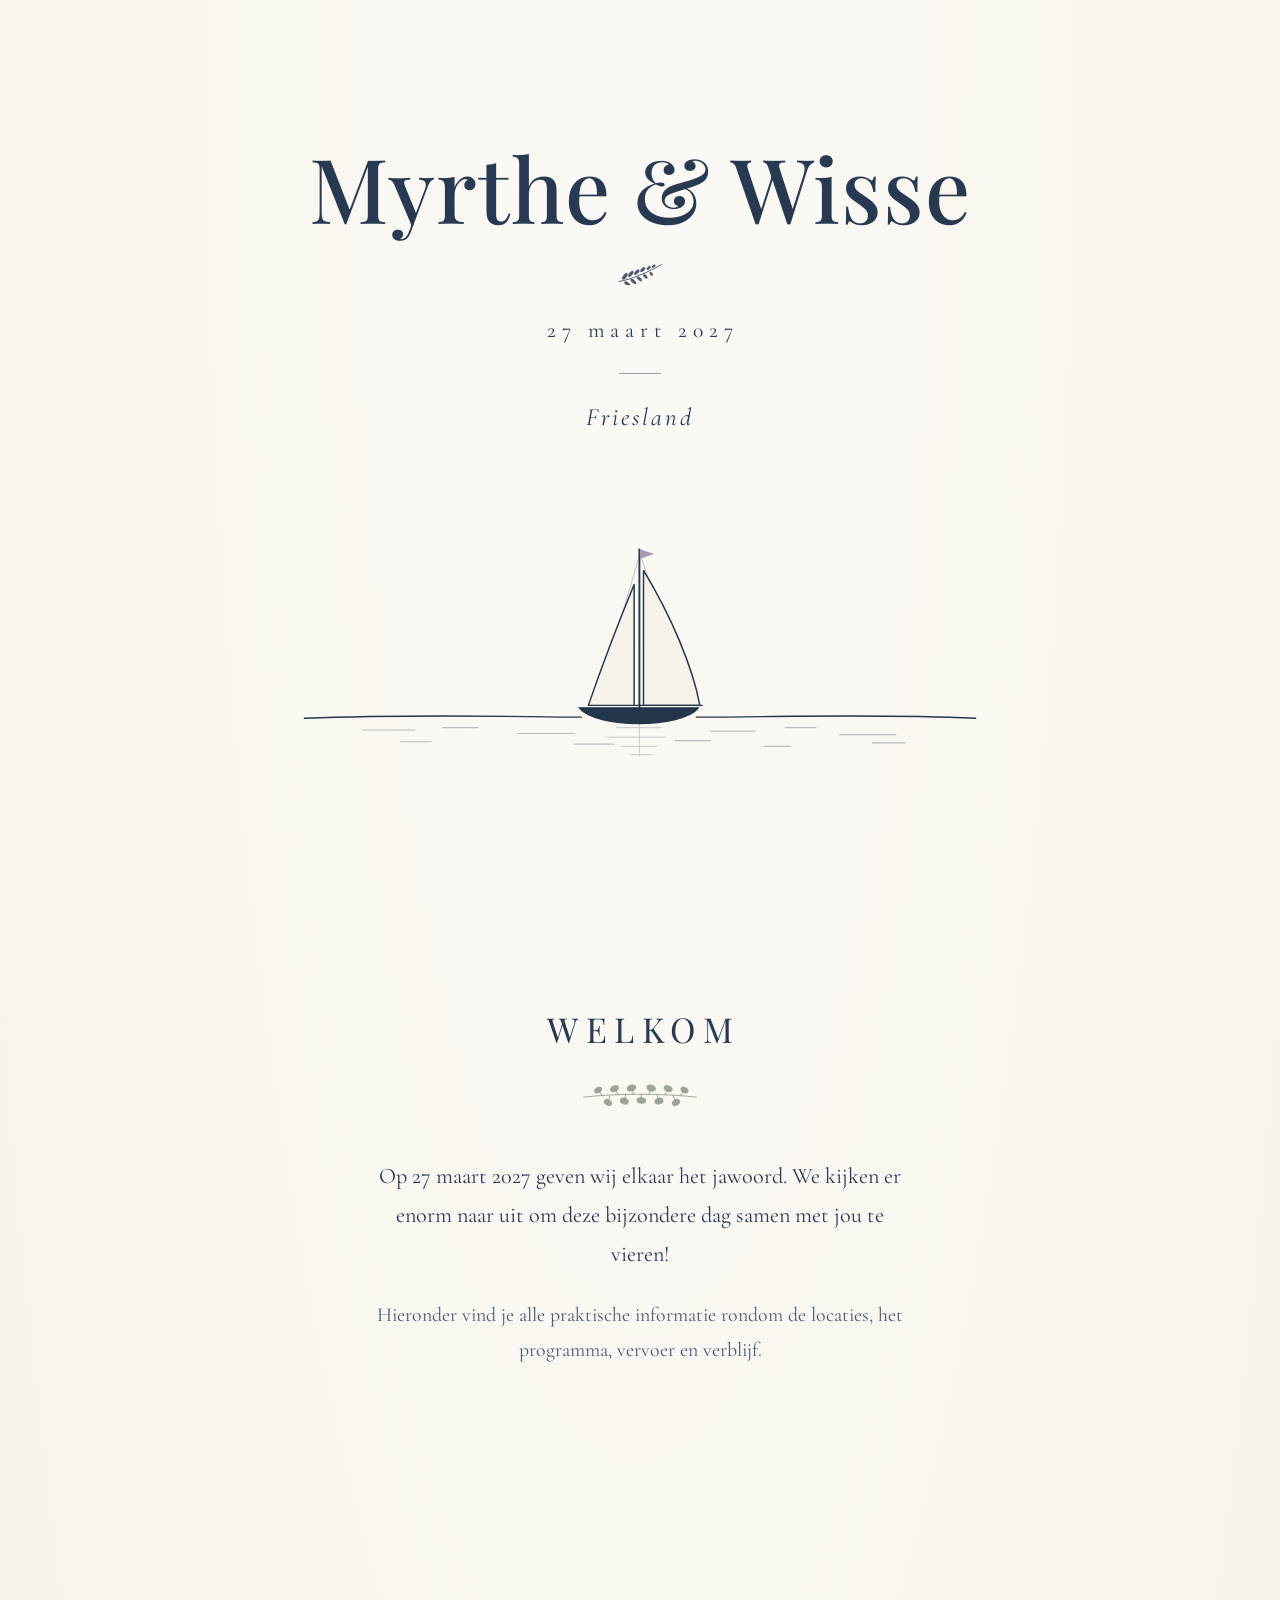
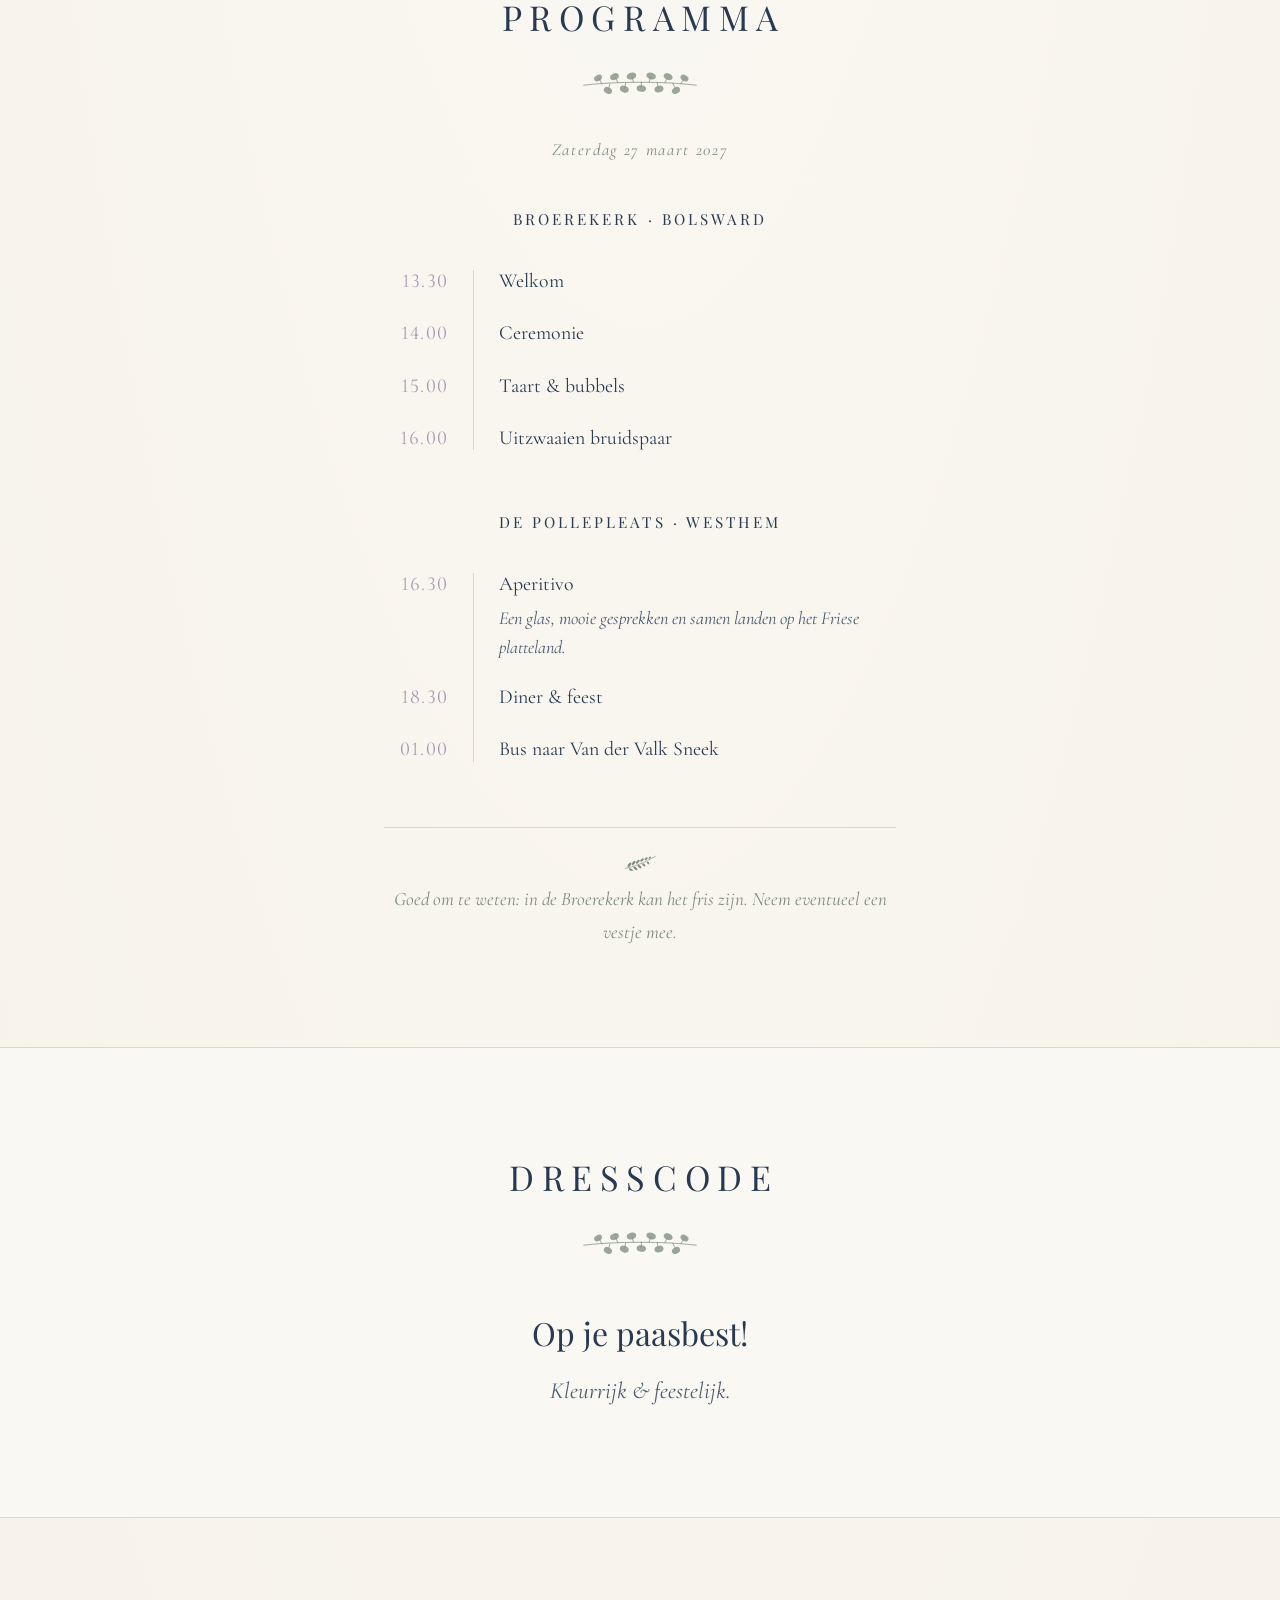
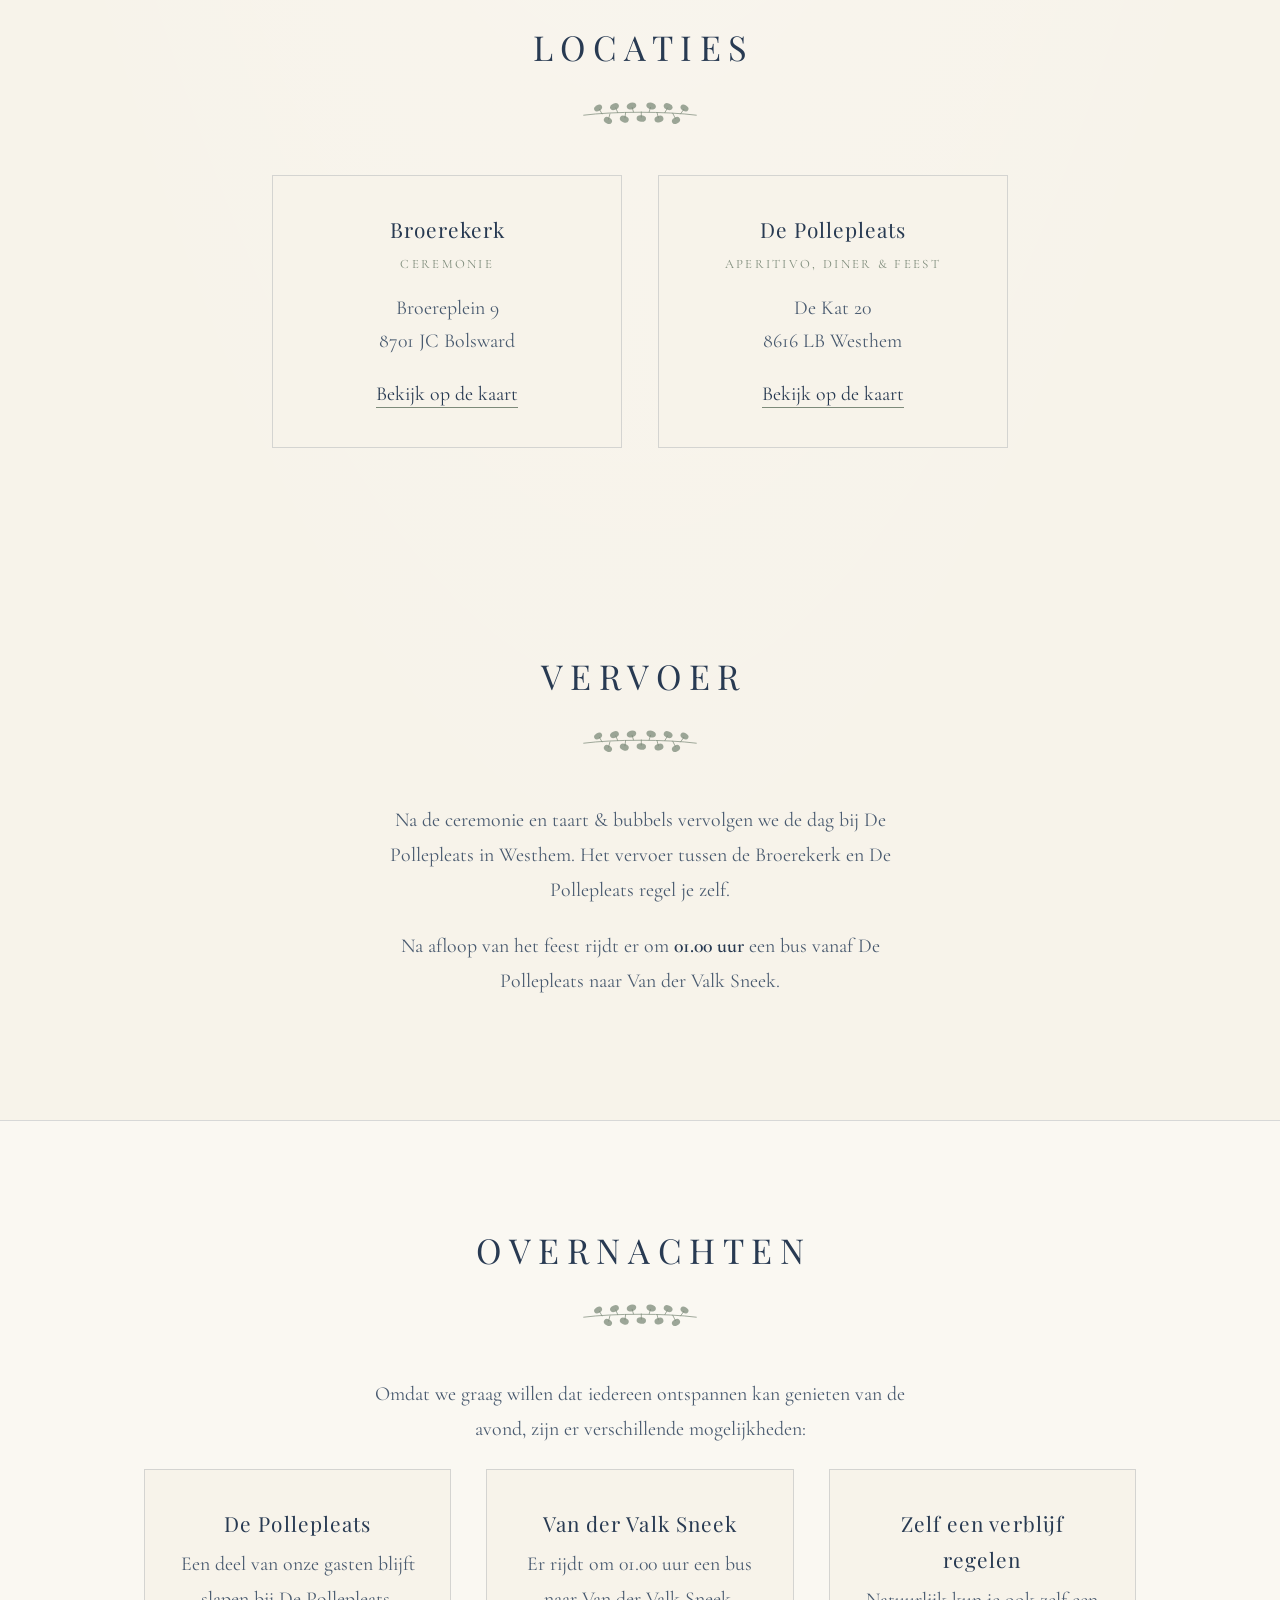
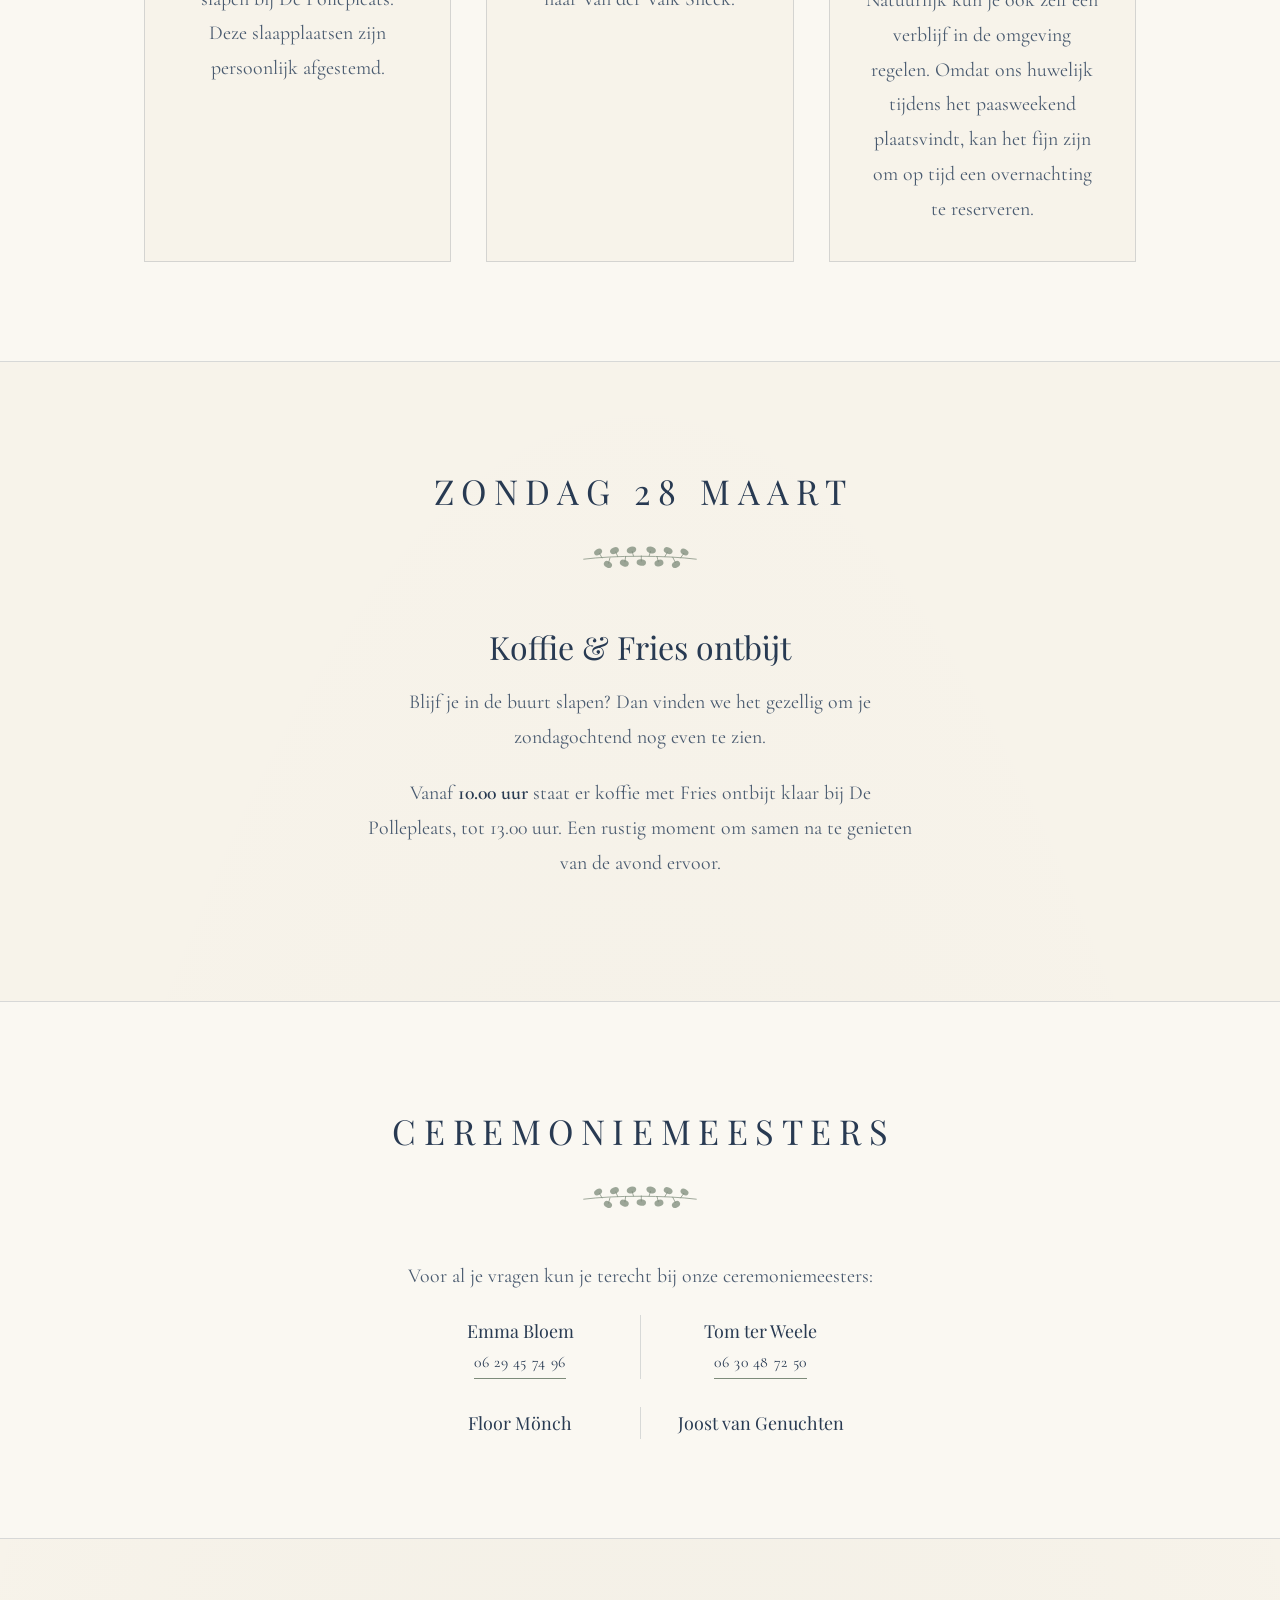
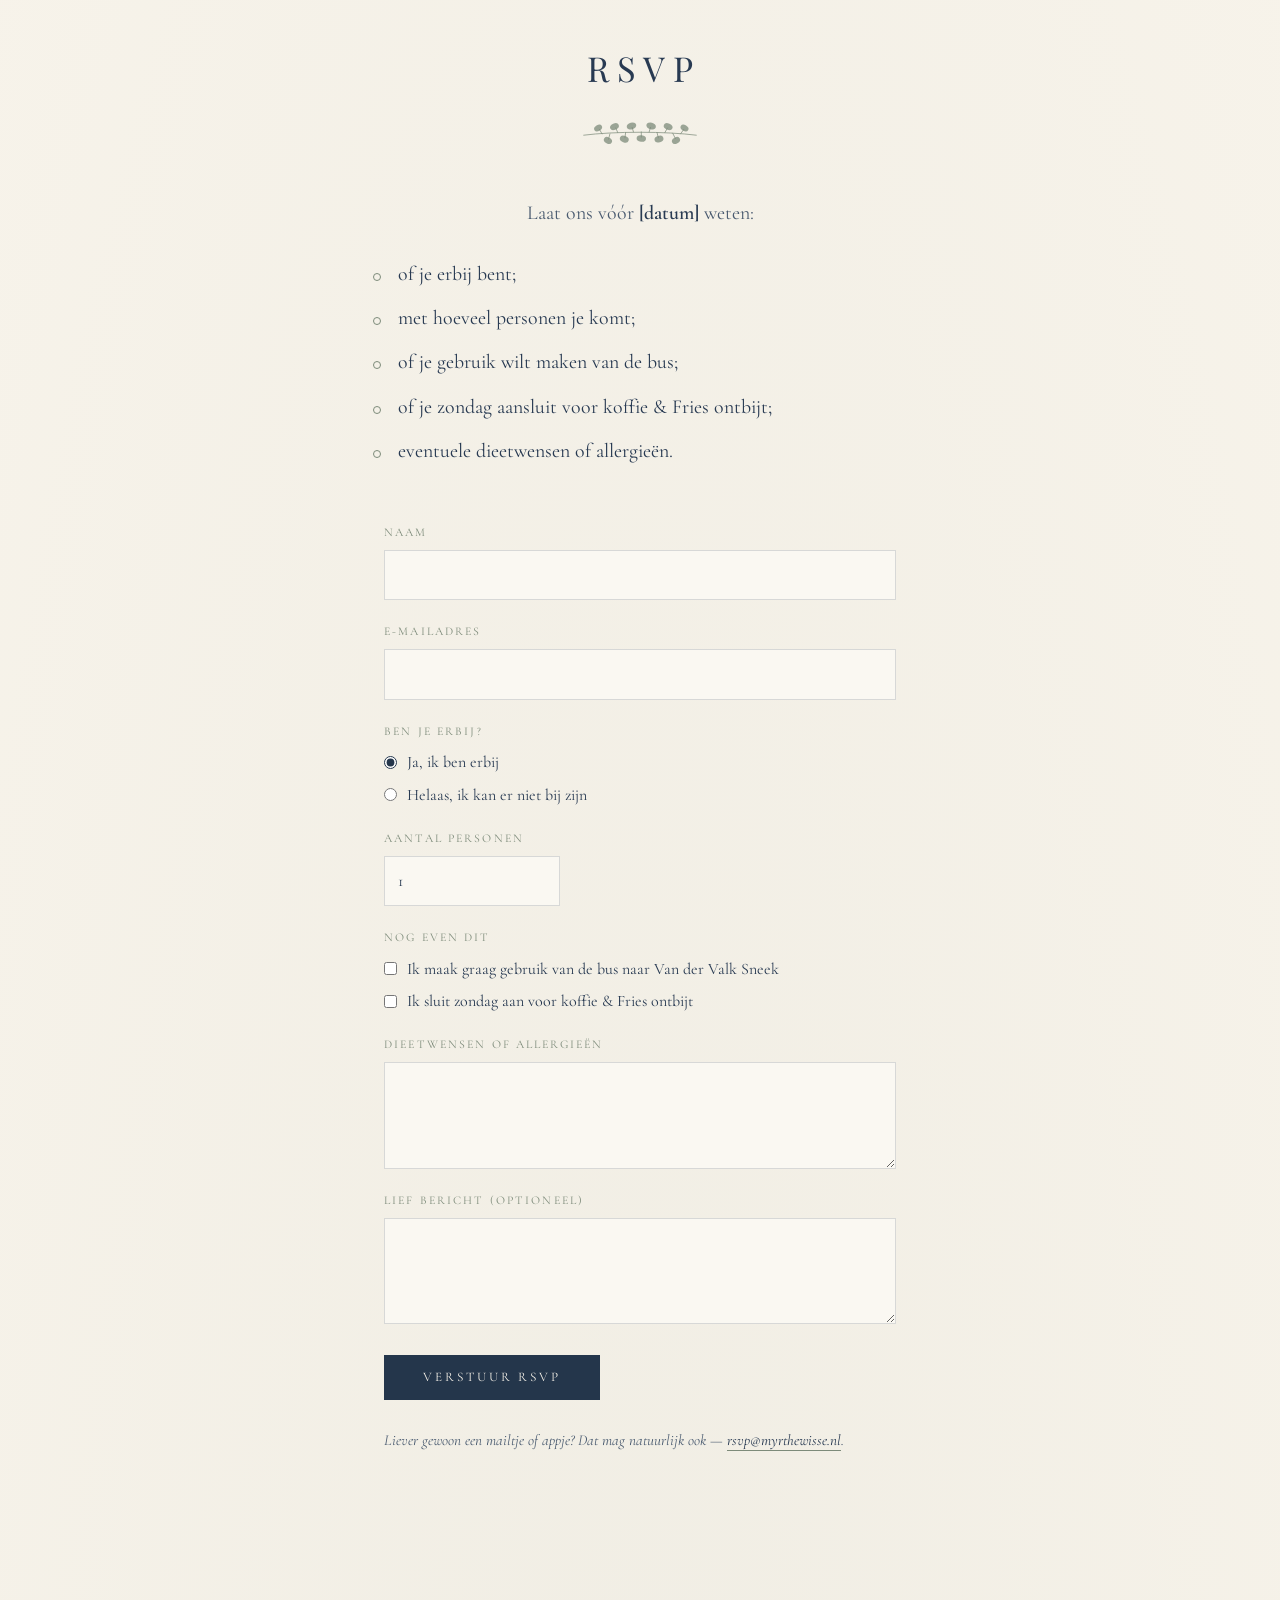
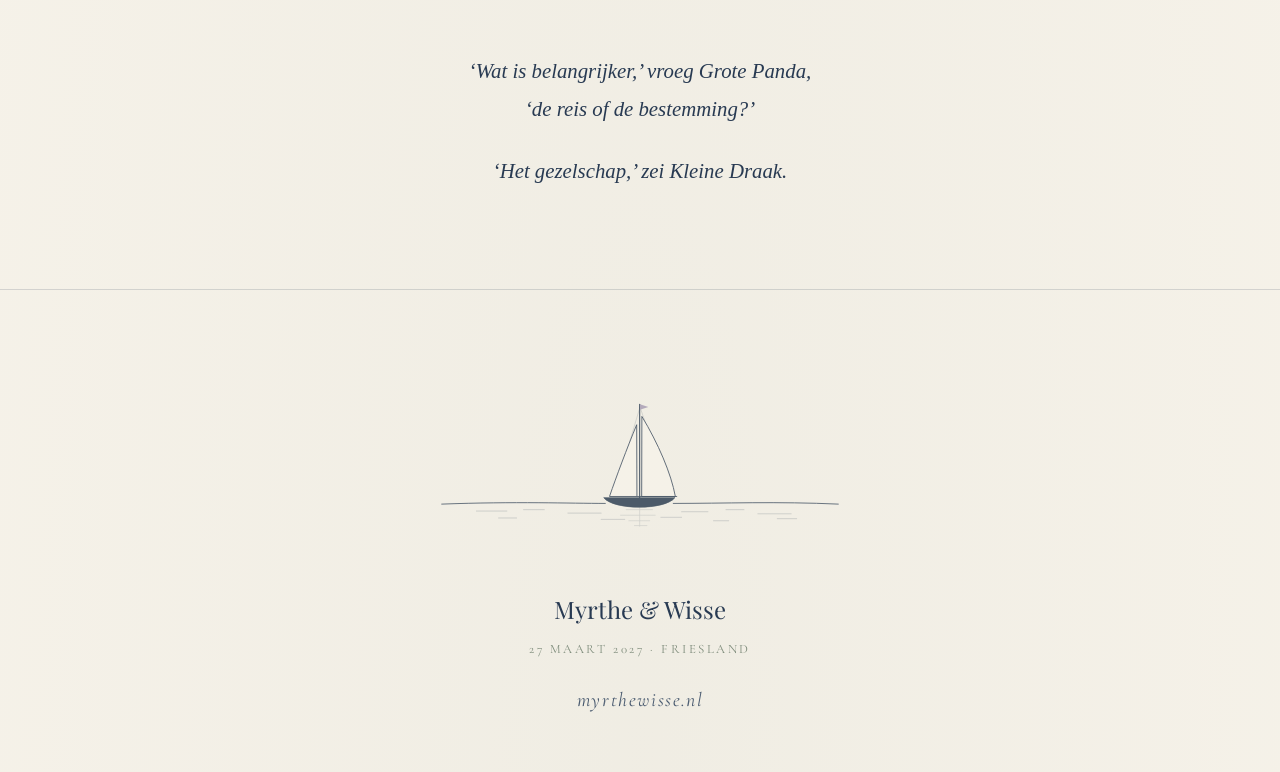
==== commit 5c2571ad: "updated style" ====
--- a/index.html
+++ b/index.html
@@ -101,6 +101,7 @@
     <a href="#vervoer">Vervoer</a>
     <a href="#overnachten">Overnachten</a>
     <a href="#zondag">Zondag</a>
+    <a href="#contact">Contact</a>
     <a href="#rsvp">RSVP</a>
   </nav>
 </header>
@@ -122,8 +123,8 @@
     <h2 class="section__title">Welkom</h2>
     <svg class="divider" aria-hidden="true"><use href="#sprig"/></svg>
     <div class="prose center">
-      <p class="lead">Op 27 maart 2027 zeggen wij ja tegen elkaar en we kijken er enorm naar uit om dit bijzondere moment samen met jullie te vieren!</p>
-      <p>Hieronder vinden jullie alle praktische informatie rondom de locaties, het programma, vervoer en verblijf.</p>
+      <p class="lead">Op 27 maart 2027 geven wij elkaar het jawoord. We kijken er enorm naar uit om deze bijzondere dag samen met jou te vieren!</p>
+      <p>Hieronder vind je alle praktische informatie rondom de locaties, het programma, vervoer en verblijf.</p>
     </div>
   </section>
 
@@ -136,21 +137,21 @@
     <div class="schedule">
       <h3 class="schedule__place">Broerekerk · Bolsward</h3>
       <ol class="timeline">
-        <li><span class="timeline__time">13.30</span><span class="timeline__what">Welkom &amp; inloop</span></li>
+        <li><span class="timeline__time">13.30</span><span class="timeline__what">Welkom</span></li>
         <li><span class="timeline__time">14.00</span><span class="timeline__what">Ceremonie</span></li>
-        <li><span class="timeline__time">14.30</span><span class="timeline__what">Taart &amp; champagne</span></li>
+        <li><span class="timeline__time">15.00</span><span class="timeline__what">Taart &amp; bubbels</span></li>
+        <li><span class="timeline__time">16.00</span><span class="timeline__what">Uitzwaaien bruidspaar</span></li>
       </ol>
 
       <h3 class="schedule__place">De Pollepleats · Westhem</h3>
       <ol class="timeline">
         <li>
-          <span class="timeline__time">16.00</span>
+          <span class="timeline__time">16.30</span>
           <span class="timeline__what">Aperitivo
             <em class="timeline__note">Een glas, mooie gesprekken en samen landen op het Friese platteland.</em>
           </span>
         </li>
-        <li><span class="timeline__time">17.30</span><span class="timeline__what">Diner</span></li>
-        <li><span class="timeline__time">20.30</span><span class="timeline__what">Feest!</span></li>
+        <li><span class="timeline__time">18.30</span><span class="timeline__what">Diner &amp; feest</span></li>
         <li><span class="timeline__time">01.00</span><span class="timeline__what">Bus naar Van der Valk Sneek</span></li>
       </ol>
     </div>
@@ -165,7 +166,7 @@
   <section class="section section--accent" id="dresscode">
     <h2 class="section__title">Dresscode</h2>
     <svg class="divider" aria-hidden="true"><use href="#sprig"/></svg>
-    <p class="statement">Op je paas-best!</p>
+    <p class="statement">Op je paasbest!</p>
     <p class="statement statement--sub">Kleurrijk &amp; feestelijk.</p>
   </section>
 
@@ -202,7 +203,7 @@
     <h2 class="section__title">Vervoer</h2>
     <svg class="divider" aria-hidden="true"><use href="#sprig"/></svg>
     <div class="prose center">
-      <p>Na de ceremonie en taart &amp; champagne vervolgen we de dag bij De Pollepleats in Westhem. Het vervoer tussen de Broerekerk en De Pollepleats regelen jullie zelf.</p>
+      <p>Na de ceremonie en taart &amp; bubbels vervolgen we de dag bij De Pollepleats in Westhem. Het vervoer tussen de Broerekerk en De Pollepleats regel je zelf.</p>
       <p>Na afloop van het feest rijdt er om <strong>01.00 uur</strong> een bus vanaf De Pollepleats naar Van der Valk Sneek.</p>
     </div>
   </section>
@@ -224,7 +225,7 @@
       </article>
       <article class="card">
         <h3 class="card__title">Zelf een verblijf regelen</h3>
-        <p>Natuurlijk kunnen jullie ook zelf een verblijf in de omgeving regelen. Omdat ons huwelijk tijdens het paasweekend plaatsvindt, kan het fijn zijn om op tijd een overnachting te reserveren.</p>
+        <p>Natuurlijk kun je ook zelf een verblijf in de omgeving regelen. Omdat ons huwelijk tijdens het paasweekend plaatsvindt, kan het fijn zijn om op tijd een overnachting te reserveren.</p>
       </article>
     </div>
   </section>
@@ -233,11 +234,31 @@
   <section class="section" id="zondag">
     <h2 class="section__title">Zondag 28 maart</h2>
     <svg class="divider" aria-hidden="true"><use href="#sprig"/></svg>
-    <p class="statement">Koffie &amp; Fries lekkers</p>
+    <p class="statement">Koffie &amp; Fries ontbijt</p>
     <div class="prose center">
-      <p>Blijf je in de buurt slapen? Dan vinden we het gezellig om jullie zondagochtend nog even te zien.</p>
-      <p>Van <strong>10.00 tot 13.00 uur</strong> staat de koffie klaar bij De Pollepleats. Een rustig moment om samen na te genieten van de avond ervoor.</p>
-    </div>
+      <p>Blijf je in de buurt slapen? Dan vinden we het gezellig om je zondagochtend nog even te zien.</p>
+      <p>Vanaf <strong>10.00 uur</strong> staat er koffie met Fries ontbijt klaar bij De Pollepleats, tot 13.00 uur. Een rustig moment om samen na te genieten van de avond ervoor.</p>
+    </div>
+  </section>
+
+  <!-- ============ Ceremoniemeesters ============ -->
+  <section class="section section--accent" id="contact">
+    <h2 class="section__title">Ceremoniemeesters</h2>
+    <svg class="divider" aria-hidden="true"><use href="#sprig"/></svg>
+    <p class="section__intro">Voor al je vragen kun je terecht bij onze ceremoniemeesters:</p>
+
+    <ul class="hosts">
+      <li>
+        <span class="hosts__name">Emma Bloem</span>
+        <a class="link" href="tel:+31629457496">06 29 45 74 96</a>
+      </li>
+      <li>
+        <span class="hosts__name">Tom ter Weele</span>
+        <a class="link" href="tel:+31630487250">06 30 48 72 50</a>
+      </li>
+      <li><span class="hosts__name">Floor Mönch</span></li>
+      <li><span class="hosts__name">Joost van Genuchten</span></li>
+    </ul>
   </section>
 
   <!-- ============ RSVP ============ -->
@@ -250,7 +271,7 @@
       <li>of je erbij bent;</li>
       <li>met hoeveel personen je komt;</li>
       <li>of je gebruik wilt maken van de bus;</li>
-      <li>of je zondag aansluit voor koffie &amp; Fries lekkers;</li>
+      <li>of je zondag aansluit voor koffie &amp; Fries ontbijt;</li>
       <li>eventuele dieetwensen of allergieën.</li>
     </ul>
 
@@ -282,7 +303,7 @@
         <legend>Nog even dit</legend>
         <div class="choices">
           <label class="choice"><input type="checkbox" name="bus" value="ja"> Ik maak graag gebruik van de bus naar Van der Valk Sneek</label>
-          <label class="choice"><input type="checkbox" name="zondag" value="ja"> Ik sluit zondag aan voor koffie &amp; Fries lekkers</label>
+          <label class="choice"><input type="checkbox" name="zondag" value="ja"> Ik sluit zondag aan voor koffie &amp; Fries ontbijt</label>
         </div>
       </fieldset>
 
@@ -299,18 +320,26 @@
       <button class="button" type="submit">Verstuur RSVP</button>
       <p class="rsvp__fallback">
         Liever gewoon een mailtje of appje? Dat mag natuurlijk ook —
-        <a class="link" href="mailto:rsvp@myrtheenwisse.nl" data-rsvp-mail>rsvp@myrtheenwisse.nl</a>.
+        <a class="link" href="mailto:rsvp@myrthewisse.nl" data-rsvp-mail>rsvp@myrthewisse.nl</a>.
       </p>
     </form>
   </section>
 
 </main>
+
+<section class="quote">
+  <blockquote>
+    <p>‘Wat is belangrijker,’ vroeg Grote Panda,<br>
+       ‘de reis of de bestemming?’</p>
+    <p>‘Het gezelschap,’ zei Kleine Draak.</p>
+  </blockquote>
+</section>
 
 <footer class="footer">
   <svg class="footer__boat" viewBox="0 0 600 250" aria-hidden="true"><use href="#boat"/></svg>
   <p class="footer__names">Myrthe &amp; Wisse</p>
   <p class="footer__meta">27 maart 2027 · Friesland</p>
-  <p class="footer__site">myrtheenwisse.nl</p>
+  <p class="footer__site">myrthewisse.nl</p>
 </footer>
 
 <script src="script.js"></script>
--- a/style.css
+++ b/style.css
@@ -413,6 +413,63 @@
   border-radius: 50%;
 }
 
+/* ---------- Ceremoniemeesters ---------- */
+
+.hosts {
+  display: grid;
+  grid-template-columns: repeat(2, minmax(0, 1fr));
+  gap: 1.8rem 0;
+  max-width: 30rem;
+  margin: 0 auto;
+  padding: 0;
+  list-style: none;
+}
+
+.hosts li {
+  display: grid;
+  gap: .15rem;
+  padding: 0 1.4rem;
+}
+
+.hosts li:nth-child(even) { border-left: 1px solid var(--line); }
+
+.hosts__name {
+  font-family: var(--serif-display);
+  font-size: 1.12rem;
+  color: var(--navy-warm);
+}
+
+.hosts .link {
+  justify-self: center;
+  font-size: .98rem;
+  letter-spacing: .04em;
+}
+
+@media (max-width: 30rem) {
+  .hosts { grid-template-columns: 1fr; gap: 1.4rem; }
+  .hosts li:nth-child(even) { border-left: 0; }
+}
+
+/* ---------- Citaat ---------- */
+
+.quote {
+  padding: clamp(4rem, 11vh, 7rem) var(--gutter);
+  text-align: center;
+}
+
+.quote blockquote {
+  max-width: 30rem;
+  margin: 0 auto;
+  font-family: var(--serif-display);
+  font-size: clamp(1.08rem, 2.6vw, 1.3rem);
+  font-style: italic;
+  line-height: 1.85;
+  color: var(--navy-warm);
+}
+
+.quote p { margin: 0 0 1.1em; }
+.quote p:last-child { margin-bottom: 0; }
+
 /* ---------- RSVP-formulier ---------- */
 
 .rsvp {
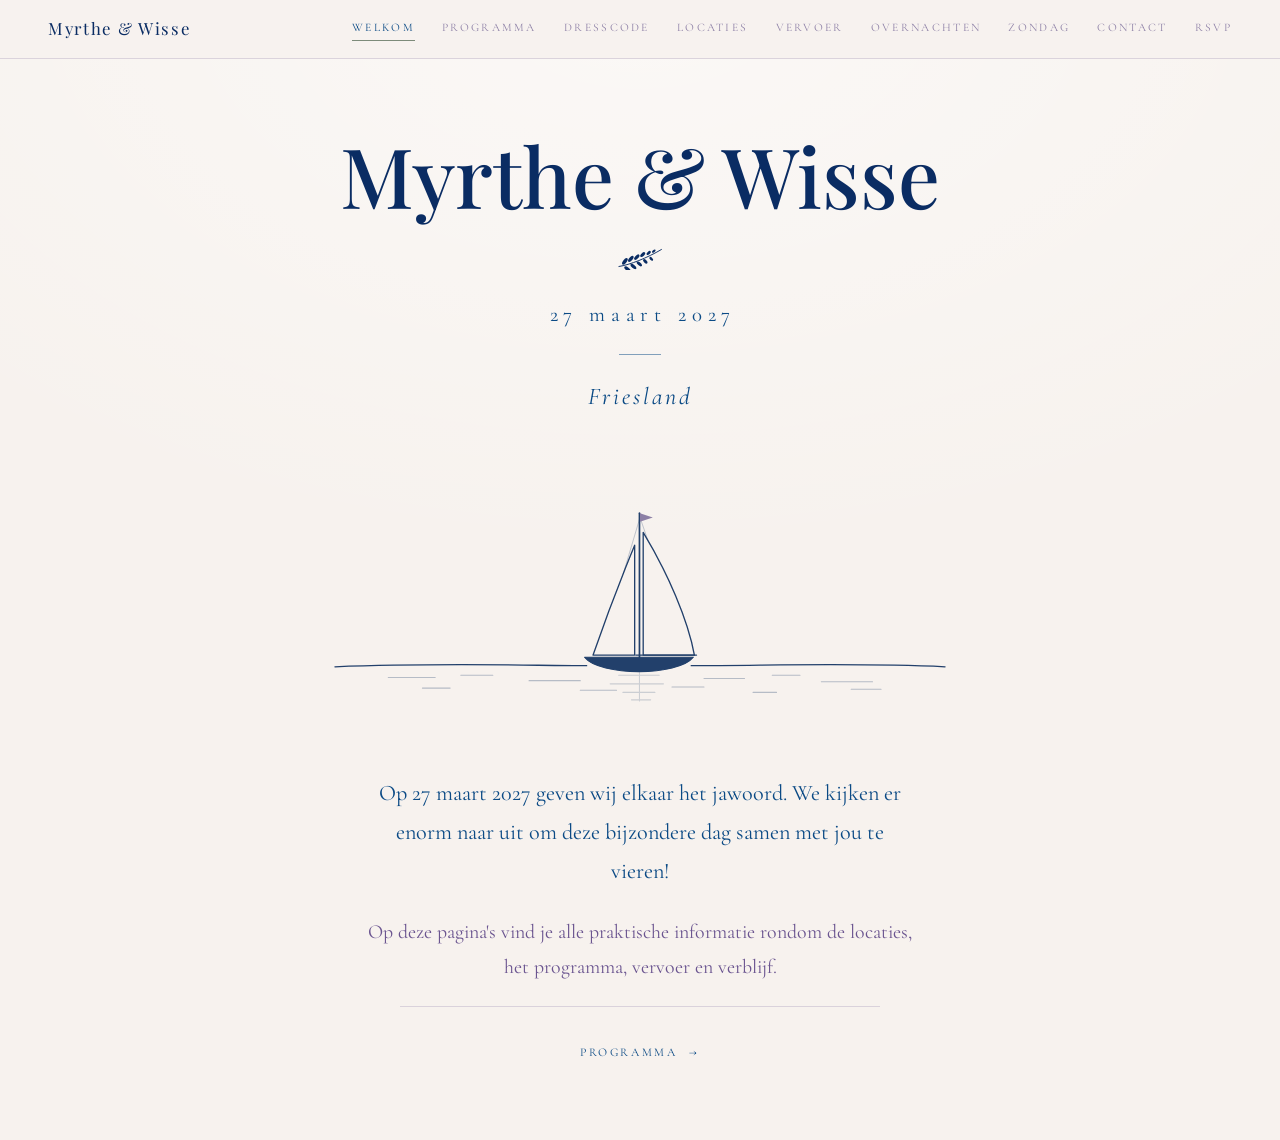
==== commit d0aa38ce: "separate tabs and style" ====
--- a/index.html
+++ b/index.html
@@ -3,9 +3,9 @@
 <head>
 <meta charset="UTF-8">
 <meta name="viewport" content="width=device-width, initial-scale=1.0">
-<title>Myrthe &amp; Wisse · 27 maart 2027</title>
-<meta name="description" content="Alle informatie over de bruiloft van Myrthe &amp; Wisse op 27 maart 2027 in Friesland: programma, locaties, vervoer, overnachten en RSVP.">
-<meta name="theme-color" content="#F7F3EA">
+<title>Myrthe & Wisse · 27 maart 2027</title>
+<meta name="description" content="De bruiloft van Myrthe & Wisse op 27 maart 2027 in Friesland.">
+<meta name="theme-color" content="#F7F2EE">
 <link rel="preconnect" href="https://fonts.googleapis.com">
 <link rel="preconnect" href="https://fonts.gstatic.com" crossorigin>
 <link href="https://fonts.googleapis.com/css2?family=Cormorant+Garamond:ital,wght@0,300;0,400;0,500;0,600;1,400&family=Playfair+Display:wght@400;500&display=swap" rel="stylesheet">
@@ -13,17 +13,15 @@
 </head>
 <body>
 
-<!-- ============ Herbruikbare illustraties ============ -->
 <svg width="0" height="0" aria-hidden="true" focusable="false" style="position:absolute">
   <defs>
-    <!-- Eucalyptus takje -->
     <symbol id="sprig" viewBox="0 0 220 46">
       <g fill="none" stroke="var(--sage)" stroke-width="1.1" stroke-linecap="round">
         <path d="M24 23 C 70 17, 150 17, 196 23"/>
         <path d="M52 21 L48 14 M76 19 L73 12 M100 18 L98 11 M124 18 L126 11 M148 19 L152 12 M172 21 L177 14"/>
         <path d="M64 21 L62 29 M88 19 L87 27 M112 18 L112 26 M136 19 L138 27 M160 20 L164 28"/>
       </g>
-      <g fill="var(--sage)" opacity=".75">
+      <g fill="var(--sage-light)">
         <ellipse cx="46" cy="12" rx="6.5" ry="4.6" transform="rotate(-32 46 12)"/>
         <ellipse cx="71" cy="10" rx="7" ry="4.9" transform="rotate(-24 71 10)"/>
         <ellipse cx="97" cy="9"  rx="7.4" ry="5.2" transform="rotate(-14 97 9)"/>
@@ -38,7 +36,6 @@
       </g>
     </symbol>
 
-    <!-- Klein varentakje (onder de namen) -->
     <symbol id="leaf" viewBox="0 0 64 28">
       <path d="M7 24 C 20 22, 40 14, 57 4" fill="none" stroke="currentColor" stroke-width="1.1" stroke-linecap="round"/>
       <g fill="currentColor">
@@ -56,31 +53,22 @@
       </g>
     </symbol>
 
-    <!-- Zeilboot op het water -->
     <symbol id="boat" viewBox="0 0 600 250">
-      <g stroke="var(--navy)" fill="none" stroke-linecap="round" stroke-linejoin="round">
-        <!-- want -->
+      <g stroke="var(--ink)" fill="none" stroke-linecap="round" stroke-linejoin="round">
         <path d="M300 52 L262 180 M300 52 L344 180" stroke-width=".55" opacity=".45"/>
-        <!-- grootzeil -->
         <path d="M303 66 C 326 104, 345 148, 351 181 L303 181 Z" fill="var(--paper)" stroke-width="1.25"/>
-        <!-- fok -->
         <path d="M295 78 C 281 112, 266 152, 256 181 L295 181 Z" fill="var(--paper)" stroke-width="1.25"/>
-        <!-- mast & giek -->
         <path d="M299.5 48 L299.5 184" stroke-width="1.6"/>
         <path d="M296 181 L353 181" stroke-width="1.2"/>
-        <!-- vlaggetje -->
-        <path d="M300 48 L312 52 L300 56 Z" fill="var(--lavender)" stroke="none"/>
-        <!-- romp -->
-        <path d="M248 183 C 262 201, 336 201, 350 183 Z" fill="var(--navy)" stroke-width="1"/>
+        <path d="M300 48 L312 52 L300 56 Z" fill="var(--purple-soft)" stroke="none"/>
+        <path d="M248 183 C 262 201, 336 201, 350 183 Z" fill="var(--ink)" stroke-width="1"/>
       </g>
-      <!-- water -->
-      <g stroke="var(--navy)" fill="none" stroke-linecap="round">
+      <g stroke="var(--ink)" fill="none" stroke-linecap="round">
         <path d="M14 192 C 120 188, 200 191, 250 191 M348 191 C 420 191, 500 188, 586 192" stroke-width="1.2"/>
         <g opacity=".3" stroke-width="1">
           <path d="M64 202 h44 M132 200 h30 M196 205 h48 M360 203 h38 M424 200 h26 M470 206 h48"/>
           <path d="M96 212 h26 M244 214 h34 M330 211 h30 M406 216 h22 M498 213 h28"/>
         </g>
-        <!-- weerspiegeling -->
         <g opacity=".2" stroke-width="1">
           <path d="M299.5 196 L299.5 224"/>
           <path d="M280 200 h38 M272 208 h50 M284 216 h30 M292 223 h18"/>
@@ -90,258 +78,38 @@
   </defs>
 </svg>
 
-<!-- ============ Navigatie ============ -->
-<header class="topbar" id="topbar">
-  <a class="topbar__names" href="#top">M &amp; W</a>
+<header class="topbar">
+  <a class="topbar__names" href="index.html">Myrthe &amp; Wisse</a>
   <nav class="topbar__nav" aria-label="Hoofdmenu">
-    <a href="#welkom">Welkom</a>
-    <a href="#programma">Programma</a>
-    <a href="#dresscode">Dresscode</a>
-    <a href="#locaties">Locaties</a>
-    <a href="#vervoer">Vervoer</a>
-    <a href="#overnachten">Overnachten</a>
-    <a href="#zondag">Zondag</a>
-    <a href="#contact">Contact</a>
-    <a href="#rsvp">RSVP</a>
+      <a href="index.html" aria-current="page">Welkom</a>
+      <a href="programma.html">Programma</a>
+      <a href="dresscode.html">Dresscode</a>
+      <a href="locaties.html">Locaties</a>
+      <a href="vervoer.html">Vervoer</a>
+      <a href="overnachten.html">Overnachten</a>
+      <a href="zondag.html">Zondag</a>
+      <a href="contact.html">Contact</a>
+      <a href="rsvp.html">RSVP</a>
   </nav>
 </header>
 
-<!-- ============ Hero ============ -->
-<section class="hero" id="top">
+<main class="hero">
   <h1 class="hero__names">Myrthe &amp; Wisse</h1>
   <svg class="hero__leaf" aria-hidden="true"><use href="#leaf"/></svg>
   <p class="hero__date">27 maart 2027</p>
   <span class="rule" aria-hidden="true"></span>
   <p class="hero__place">Friesland</p>
   <svg class="hero__boat" viewBox="0 0 600 250" role="img" aria-label="Illustratie van een zeilboot op het Friese water"><use href="#boat"/></svg>
-</section>
 
-<main>
+  <div class="prose">
+    <p class="lead">Op 27 maart 2027 geven wij elkaar het jawoord. We kijken er enorm naar uit om deze bijzondere dag samen met jou te vieren!</p>
+    <p>Op deze pagina&#39;s vind je alle praktische informatie rondom de locaties, het programma, vervoer en verblijf.</p>
+  </div>
 
-  <!-- ============ Welkom ============ -->
-  <section class="section" id="welkom">
-    <h2 class="section__title">Welkom</h2>
-    <svg class="divider" aria-hidden="true"><use href="#sprig"/></svg>
-    <div class="prose center">
-      <p class="lead">Op 27 maart 2027 geven wij elkaar het jawoord. We kijken er enorm naar uit om deze bijzondere dag samen met jou te vieren!</p>
-      <p>Hieronder vind je alle praktische informatie rondom de locaties, het programma, vervoer en verblijf.</p>
-    </div>
-  </section>
-
-  <!-- ============ Programma ============ -->
-  <section class="section" id="programma">
-    <h2 class="section__title">Programma</h2>
-    <svg class="divider" aria-hidden="true"><use href="#sprig"/></svg>
-    <p class="section__kicker">Zaterdag 27 maart 2027</p>
-
-    <div class="schedule">
-      <h3 class="schedule__place">Broerekerk · Bolsward</h3>
-      <ol class="timeline">
-        <li><span class="timeline__time">13.30</span><span class="timeline__what">Welkom</span></li>
-        <li><span class="timeline__time">14.00</span><span class="timeline__what">Ceremonie</span></li>
-        <li><span class="timeline__time">15.00</span><span class="timeline__what">Taart &amp; bubbels</span></li>
-        <li><span class="timeline__time">16.00</span><span class="timeline__what">Uitzwaaien bruidspaar</span></li>
-      </ol>
-
-      <h3 class="schedule__place">De Pollepleats · Westhem</h3>
-      <ol class="timeline">
-        <li>
-          <span class="timeline__time">16.30</span>
-          <span class="timeline__what">Aperitivo
-            <em class="timeline__note">Een glas, mooie gesprekken en samen landen op het Friese platteland.</em>
-          </span>
-        </li>
-        <li><span class="timeline__time">18.30</span><span class="timeline__what">Diner &amp; feest</span></li>
-        <li><span class="timeline__time">01.00</span><span class="timeline__what">Bus naar Van der Valk Sneek</span></li>
-      </ol>
-    </div>
-
-    <p class="tip">
-      <svg class="tip__leaf" aria-hidden="true"><use href="#leaf"/></svg>
-      Goed om te weten: in de Broerekerk kan het fris zijn. Neem eventueel een vestje mee.
-    </p>
-  </section>
-
-  <!-- ============ Dresscode ============ -->
-  <section class="section section--accent" id="dresscode">
-    <h2 class="section__title">Dresscode</h2>
-    <svg class="divider" aria-hidden="true"><use href="#sprig"/></svg>
-    <p class="statement">Op je paasbest!</p>
-    <p class="statement statement--sub">Kleurrijk &amp; feestelijk.</p>
-  </section>
-
-  <!-- ============ Locaties ============ -->
-  <section class="section" id="locaties">
-    <h2 class="section__title">Locaties</h2>
-    <svg class="divider" aria-hidden="true"><use href="#sprig"/></svg>
-
-    <div class="cards">
-      <article class="card">
-        <h3 class="card__title">Broerekerk</h3>
-        <p class="card__meta">Ceremonie</p>
-        <address>
-          Broereplein 9<br>
-          8701 JC Bolsward
-        </address>
-        <a class="link" href="https://www.google.com/maps/search/?api=1&amp;query=Broerekerk%2C+Broereplein+9%2C+8701+JC+Bolsward" target="_blank" rel="noopener">Bekijk op de kaart</a>
-      </article>
-
-      <article class="card">
-        <h3 class="card__title">De Pollepleats</h3>
-        <p class="card__meta">Aperitivo, diner &amp; feest</p>
-        <address>
-          De Kat 20<br>
-          8616 LB Westhem
-        </address>
-        <a class="link" href="https://www.google.com/maps/search/?api=1&amp;query=De+Pollepleats%2C+De+Kat+20%2C+8616+LB+Westhem" target="_blank" rel="noopener">Bekijk op de kaart</a>
-      </article>
-    </div>
-  </section>
-
-  <!-- ============ Vervoer ============ -->
-  <section class="section" id="vervoer">
-    <h2 class="section__title">Vervoer</h2>
-    <svg class="divider" aria-hidden="true"><use href="#sprig"/></svg>
-    <div class="prose center">
-      <p>Na de ceremonie en taart &amp; bubbels vervolgen we de dag bij De Pollepleats in Westhem. Het vervoer tussen de Broerekerk en De Pollepleats regel je zelf.</p>
-      <p>Na afloop van het feest rijdt er om <strong>01.00 uur</strong> een bus vanaf De Pollepleats naar Van der Valk Sneek.</p>
-    </div>
-  </section>
-
-  <!-- ============ Overnachten ============ -->
-  <section class="section section--accent" id="overnachten">
-    <h2 class="section__title">Overnachten</h2>
-    <svg class="divider" aria-hidden="true"><use href="#sprig"/></svg>
-    <p class="section__intro">Omdat we graag willen dat iedereen ontspannen kan genieten van de avond, zijn er verschillende mogelijkheden:</p>
-
-    <div class="cards cards--three">
-      <article class="card">
-        <h3 class="card__title">De Pollepleats</h3>
-        <p>Een deel van onze gasten blijft slapen bij De Pollepleats. Deze slaapplaatsen zijn persoonlijk afgestemd.</p>
-      </article>
-      <article class="card">
-        <h3 class="card__title">Van der Valk Sneek</h3>
-        <p>Er rijdt om 01.00 uur een bus naar Van der Valk Sneek.</p>
-      </article>
-      <article class="card">
-        <h3 class="card__title">Zelf een verblijf regelen</h3>
-        <p>Natuurlijk kun je ook zelf een verblijf in de omgeving regelen. Omdat ons huwelijk tijdens het paasweekend plaatsvindt, kan het fijn zijn om op tijd een overnachting te reserveren.</p>
-      </article>
-    </div>
-  </section>
-
-  <!-- ============ Zondag ============ -->
-  <section class="section" id="zondag">
-    <h2 class="section__title">Zondag 28 maart</h2>
-    <svg class="divider" aria-hidden="true"><use href="#sprig"/></svg>
-    <p class="statement">Koffie &amp; Fries ontbijt</p>
-    <div class="prose center">
-      <p>Blijf je in de buurt slapen? Dan vinden we het gezellig om je zondagochtend nog even te zien.</p>
-      <p>Vanaf <strong>10.00 uur</strong> staat er koffie met Fries ontbijt klaar bij De Pollepleats, tot 13.00 uur. Een rustig moment om samen na te genieten van de avond ervoor.</p>
-    </div>
-  </section>
-
-  <!-- ============ Ceremoniemeesters ============ -->
-  <section class="section section--accent" id="contact">
-    <h2 class="section__title">Ceremoniemeesters</h2>
-    <svg class="divider" aria-hidden="true"><use href="#sprig"/></svg>
-    <p class="section__intro">Voor al je vragen kun je terecht bij onze ceremoniemeesters:</p>
-
-    <ul class="hosts">
-      <li>
-        <span class="hosts__name">Emma Bloem</span>
-        <a class="link" href="tel:+31629457496">06 29 45 74 96</a>
-      </li>
-      <li>
-        <span class="hosts__name">Tom ter Weele</span>
-        <a class="link" href="tel:+31630487250">06 30 48 72 50</a>
-      </li>
-      <li><span class="hosts__name">Floor Mönch</span></li>
-      <li><span class="hosts__name">Joost van Genuchten</span></li>
-    </ul>
-  </section>
-
-  <!-- ============ RSVP ============ -->
-  <section class="section" id="rsvp">
-    <h2 class="section__title">RSVP</h2>
-    <svg class="divider" aria-hidden="true"><use href="#sprig"/></svg>
-    <p class="section__intro">Laat ons vóór <strong data-rsvp-deadline>[datum]</strong> weten:</p>
-
-    <ul class="checklist">
-      <li>of je erbij bent;</li>
-      <li>met hoeveel personen je komt;</li>
-      <li>of je gebruik wilt maken van de bus;</li>
-      <li>of je zondag aansluit voor koffie &amp; Fries ontbijt;</li>
-      <li>eventuele dieetwensen of allergieën.</li>
-    </ul>
-
-    <form class="rsvp" id="rsvp-form" novalidate>
-      <div class="field">
-        <label for="naam">Naam</label>
-        <input id="naam" name="naam" type="text" autocomplete="name" required>
-      </div>
-
-      <div class="field">
-        <label for="email">E-mailadres</label>
-        <input id="email" name="email" type="email" autocomplete="email" required>
-      </div>
-
-      <fieldset class="field">
-        <legend>Ben je erbij?</legend>
-        <div class="choices">
-          <label class="choice"><input type="radio" name="aanwezig" value="Ja, ik ben erbij" checked> Ja, ik ben erbij</label>
-          <label class="choice"><input type="radio" name="aanwezig" value="Helaas, ik kan er niet bij zijn"> Helaas, ik kan er niet bij zijn</label>
-        </div>
-      </fieldset>
-
-      <div class="field field--half">
-        <label for="personen">Aantal personen</label>
-        <input id="personen" name="personen" type="number" min="1" max="10" value="1" inputmode="numeric">
-      </div>
-
-      <fieldset class="field">
-        <legend>Nog even dit</legend>
-        <div class="choices">
-          <label class="choice"><input type="checkbox" name="bus" value="ja"> Ik maak graag gebruik van de bus naar Van der Valk Sneek</label>
-          <label class="choice"><input type="checkbox" name="zondag" value="ja"> Ik sluit zondag aan voor koffie &amp; Fries ontbijt</label>
-        </div>
-      </fieldset>
-
-      <div class="field">
-        <label for="dieet">Dieetwensen of allergieën</label>
-        <textarea id="dieet" name="dieet" rows="3"></textarea>
-      </div>
-
-      <div class="field">
-        <label for="bericht">Lief bericht (optioneel)</label>
-        <textarea id="bericht" name="bericht" rows="3"></textarea>
-      </div>
-
-      <button class="button" type="submit">Verstuur RSVP</button>
-      <p class="rsvp__fallback">
-        Liever gewoon een mailtje of appje? Dat mag natuurlijk ook —
-        <a class="link" href="mailto:rsvp@myrthewisse.nl" data-rsvp-mail>rsvp@myrthewisse.nl</a>.
-      </p>
-    </form>
-  </section>
-
+    <nav class="pager" aria-label="Volgende pagina">
+      <a href="programma.html">Programma <span aria-hidden="true">&rarr;</span></a>
+    </nav>
 </main>
 
-<section class="quote">
-  <blockquote>
-    <p>‘Wat is belangrijker,’ vroeg Grote Panda,<br>
-       ‘de reis of de bestemming?’</p>
-    <p>‘Het gezelschap,’ zei Kleine Draak.</p>
-  </blockquote>
-</section>
-
-<footer class="footer">
-  <svg class="footer__boat" viewBox="0 0 600 250" aria-hidden="true"><use href="#boat"/></svg>
-  <p class="footer__names">Myrthe &amp; Wisse</p>
-  <p class="footer__meta">27 maart 2027 · Friesland</p>
-  <p class="footer__site">myrthewisse.nl</p>
-</footer>
-
-<script src="script.js"></script>
 </body>
 </html>
--- a/style.css
+++ b/style.css
@@ -1,95 +1,80 @@
 /* =========================================================
    Myrthe & Wisse — 27 maart 2027
-   Stijl: warm papier, donkerblauwe inkt, zacht eucalyptusgroen
+   Kleuren overgenomen van de trouwkaart:
+   warm papier, blauwe koppen, paarse tekst, zacht groen takje
    ========================================================= */
 
 :root {
-  --paper:        #F7F3EA;   /* warm gebroken wit */
-  --paper-soft:   #FAF8F2;   /* alternatief, lichter vlak */
-  --navy:         #24364B;   /* hoofdkleur tekst */
-  --navy-warm:    #283A52;   /* titels */
-  --navy-soft:    #4A5B70;   /* lopende tekst */
-  --sage:         #7D8B7A;   /* eucalyptusgroen accent */
-  --lavender:     #A59AB2;   /* vergrijsd lavendel accent */
-  --line:         rgba(36, 54, 75, .16);
+  --paper:        #F7F2EE;   /* warm gebroken wit */
+  --paper-soft:   #FBF7F4;   /* iets lichter vlak */
+  --navy:         #0B4A85;   /* koppen */
+  --navy-deep:    #0A2C63;   /* namen op de voorpagina */
+  --ink:          #22406B;   /* illustraties */
+  --purple:       #6B5590;   /* lopende tekst */
+  --purple-soft:  #8C7FA5;   /* tijden, labels, accenten */
+  --sage:         #7D8B7A;   /* takje: steel */
+  --sage-light:   #A7B2A5;   /* takje: blad */
+  --line:         rgba(107, 85, 144, .2);
 
   --serif-display: "Playfair Display", "Iowan Old Style", Georgia, serif;
   --serif-text:    "Cormorant Garamond", "EB Garamond", Georgia, serif;
 
   --measure: 34rem;
   --gutter: clamp(1.25rem, 5vw, 3rem);
+  --topbar: 4.4rem;
 
   color-scheme: light;
 }
 
 *, *::before, *::after { box-sizing: border-box; }
 
-html {
-  scroll-behavior: smooth;
-  scroll-padding-top: 5rem;
-  -webkit-text-size-adjust: 100%;
-}
+html { -webkit-text-size-adjust: 100%; }
 
 body {
   margin: 0;
   background-color: var(--paper);
-  background-image:
-    radial-gradient(120% 80% at 50% 0%, rgba(255,255,255,.55), transparent 60%),
-    radial-gradient(100% 60% at 50% 100%, rgba(125,139,122,.06), transparent 70%);
-  color: var(--navy-soft);
+  background-image: radial-gradient(120% 80% at 50% 0%, rgba(255, 255, 255, .5), transparent 62%);
+  color: var(--purple);
   font-family: var(--serif-text);
   font-size: clamp(1.05rem, .55vw + .95rem, 1.24rem);
-  font-weight: 400;
   line-height: 1.75;
   text-rendering: optimizeLegibility;
 }
 
 p { margin: 0 0 1.1em; }
-strong { color: var(--navy-warm); font-weight: 600; }
-em { font-style: italic; }
+strong { color: var(--navy); font-weight: 600; }
 
 /* ---------- Navigatie ---------- */
 
 .topbar {
-  position: fixed;
-  inset: 0 0 auto 0;
+  position: sticky;
+  top: 0;
   z-index: 20;
   display: flex;
   align-items: center;
-  gap: 1.5rem;
-  padding: .7rem var(--gutter);
-  background: rgba(247, 243, 234, .92);
+  justify-content: space-between;
+  gap: 1.5rem 2rem;
+  flex-wrap: wrap;
+  padding: .9rem var(--gutter);
+  background: rgba(247, 242, 238, .94);
   backdrop-filter: blur(8px);
-  border-bottom: 1px solid transparent;
-  transform: translateY(-100%);
-  opacity: 0;
-  transition: transform .45s ease, opacity .45s ease, border-color .45s ease;
-}
-
-.topbar.is-visible {
-  transform: translateY(0);
-  opacity: 1;
-  border-bottom-color: var(--line);
+  border-bottom: 1px solid var(--line);
 }
 
 .topbar__names {
   font-family: var(--serif-display);
-  font-size: .95rem;
-  letter-spacing: .18em;
-  color: var(--navy-warm);
+  font-size: 1.05rem;
+  letter-spacing: .1em;
+  color: var(--navy-deep);
   text-decoration: none;
   white-space: nowrap;
 }
 
 .topbar__nav {
   display: flex;
-  gap: clamp(.9rem, 2.4vw, 1.9rem);
-  margin-left: auto;
-  overflow-x: auto;
-  scrollbar-width: none;
-  -webkit-overflow-scrolling: touch;
-}
-.topbar__nav::-webkit-scrollbar { display: none; }
+  flex-wrap: wrap;
+  gap: .4rem clamp(.9rem, 2.2vw, 1.7rem);
+}
 
 .topbar__nav a {
   position: relative;
@@ -97,7 +82,7 @@
   font-size: .72rem;
   letter-spacing: .2em;
   text-transform: uppercase;
-  color: var(--navy-soft);
+  color: var(--purple-soft);
   text-decoration: none;
   white-space: nowrap;
   transition: color .25s ease;
@@ -113,20 +98,24 @@
   transition: transform .3s ease;
 }
 
-.topbar__nav a:hover,
-.topbar__nav a.is-current { color: var(--navy-warm); }
+.topbar__nav a:hover { color: var(--navy); }
+.topbar__nav a[aria-current="page"] { color: var(--navy); }
 .topbar__nav a:hover::after,
-.topbar__nav a.is-current::after { transform: scaleX(1); }
-
-/* ---------- Hero ---------- */
+.topbar__nav a[aria-current="page"]::after { transform: scaleX(1); }
+
+@media (max-width: 44rem) {
+  .topbar { justify-content: center; text-align: center; }
+  .topbar__nav { justify-content: center; }
+}
+
+/* ---------- Voorpagina ---------- */
 
 .hero {
   display: flex;
   flex-direction: column;
   align-items: center;
-  justify-content: center;
-  min-height: 100svh;
-  padding: clamp(3rem, 9vh, 6rem) var(--gutter) clamp(2rem, 6vh, 4rem);
+  min-height: calc(100svh - var(--topbar));
+  padding: clamp(2.5rem, 8vh, 5rem) var(--gutter) clamp(3rem, 8vh, 5rem);
   text-align: center;
 }
 
@@ -134,117 +123,127 @@
   margin: 0;
   font-family: var(--serif-display);
   font-weight: 500;
-  font-size: clamp(2.9rem, 9vw, 5.6rem);
+  font-size: clamp(2.7rem, 8.5vw, 5.2rem);
   line-height: 1.05;
-  letter-spacing: .01em;
-  color: var(--navy-warm);
+  color: var(--navy-deep);
 }
 
 .hero__leaf {
   width: 3.4rem;
   height: 1.5rem;
-  margin: clamp(1.1rem, 3vh, 1.8rem) 0 clamp(1.2rem, 3vh, 2rem);
-  color: var(--navy);
-  opacity: .8;
+  margin: clamp(1rem, 3vh, 1.7rem) 0 clamp(1.1rem, 3vh, 1.9rem);
+  color: var(--navy-deep);
 }
 
 .hero__date {
   margin: 0;
-  font-size: clamp(1rem, 2.2vw, 1.35rem);
+  font-size: clamp(1rem, 2.2vw, 1.3rem);
   letter-spacing: .28em;
   text-indent: .28em;
-  color: var(--navy-warm);
+  color: var(--navy);
 }
 
 .rule {
   display: block;
   width: 2.6rem;
   height: 1px;
-  margin: 1.4rem 0;
+  margin: 1.3rem 0;
   background: var(--navy);
-  opacity: .45;
+  opacity: .5;
 }
 
 .hero__place {
   margin: 0;
   font-style: italic;
-  font-size: clamp(1.15rem, 2.6vw, 1.55rem);
+  font-size: clamp(1.15rem, 2.6vw, 1.5rem);
   letter-spacing: .12em;
-  color: var(--navy-warm);
+  color: var(--navy);
 }
 
 .hero__boat {
-  width: min(100%, 44rem);
+  width: min(100%, 40rem);
   height: auto;
-  margin-top: clamp(1.5rem, 6vh, 3.5rem);
-}
-
-/* ---------- Secties ---------- */
-
-.section {
-  padding: clamp(4rem, 11vh, 7.5rem) var(--gutter);
+  margin: clamp(1.2rem, 5vh, 2.8rem) 0 clamp(1.5rem, 5vh, 3rem);
+}
+
+/* ---------- Binnenpagina's ---------- */
+
+.page {
+  display: flex;
+  flex-direction: column;
+  justify-content: center;      /* korte pagina's staan zo mooi in het midden */
+  min-height: calc(100svh - var(--topbar));
+  max-width: 62rem;
+  margin: 0 auto;
+  padding: clamp(3rem, 9vh, 5.5rem) var(--gutter) clamp(3.5rem, 10vh, 6rem);
   text-align: center;
 }
 
-.section--accent {
-  background: var(--paper-soft);
-  border-top: 1px solid var(--line);
-  border-bottom: 1px solid var(--line);
-}
-
-.section__title {
+.page__head { margin-bottom: clamp(2rem, 5vh, 3rem); }
+
+.page__title,
+.hero__names,
+.page__kicker,
+.statement { text-wrap: balance; }
+
+.page__title {
   margin: 0;
   font-family: var(--serif-display);
   font-weight: 400;
-  font-size: clamp(1.5rem, 3.6vw, 2.15rem);
+  font-size: clamp(1.5rem, 3.8vw, 2.2rem);
   letter-spacing: .22em;
   text-indent: .22em;
   text-transform: uppercase;
-  color: var(--navy-warm);
+  color: var(--navy);
 }
 
 .divider {
   display: block;
   width: 9rem;
   height: 1.9rem;
-  margin: 1.4rem auto clamp(1.8rem, 5vh, 2.8rem);
-}
-
-.section__kicker {
-  margin: -.6rem 0 2.6rem;
+  margin: 1.3rem auto 0;
+}
+
+.page__kicker {
+  margin: 1.4rem 0 0;
   font-style: italic;
   font-size: 1.05rem;
   letter-spacing: .1em;
-  color: var(--sage);
-}
-
-.section__intro,
+  color: var(--purple-soft);
+}
+
+.page__intro,
 .prose {
   max-width: var(--measure);
   margin-inline: auto;
 }
 
-.center { text-align: center; }
-
 .lead {
   font-size: 1.12em;
-  color: var(--navy-warm);
-}
+  color: var(--navy);
+}
+
+.hero .prose { margin-top: 0; }
+
+.page__intro { margin-bottom: clamp(2rem, 5vh, 2.8rem); }
 
 .statement {
-  margin: 0 0 .3em;
-  font-family: var(--serif-display);
-  font-size: clamp(1.35rem, 4vw, 2rem);
+  margin: 0 0 .35em;
+  font-family: var(--serif-display);
+  font-size: clamp(1.4rem, 4vw, 2rem);
   font-weight: 400;
-  color: var(--navy-warm);
+  color: var(--navy);
 }
 
 .statement--sub {
+  margin-bottom: 0;
   font-family: var(--serif-text);
-  font-size: clamp(1.1rem, 3vw, 1.45rem);
+  font-size: clamp(1.15rem, 3vw, 1.5rem);
   font-style: italic;
-  color: var(--navy-soft);
-}
+  color: var(--purple);
+}
+
+.statement + .prose { margin-top: 2rem; }
 
 /* ---------- Programma ---------- */
 
@@ -255,15 +254,16 @@
 }
 
 .schedule__place {
-  margin: 2.8rem 0 1.4rem;
+  margin: 3rem 0 1.4rem;
   font-family: var(--serif-display);
   font-weight: 400;
   font-size: clamp(.82rem, 2.2vw, .95rem);
   letter-spacing: .2em;
   text-transform: uppercase;
-  color: var(--navy-warm);
+  color: var(--navy);
   text-align: center;
 }
+
 .schedule__place:first-child { margin-top: 0; }
 
 .timeline {
@@ -276,7 +276,7 @@
   display: grid;
   grid-template-columns: 4.6rem 1fr;
   gap: 1.6rem;
-  padding: .55rem 0;
+  padding: .6rem 0;
 }
 
 .timeline__time {
@@ -285,21 +285,21 @@
   text-align: right;
   font-variant-numeric: lining-nums;
   letter-spacing: .06em;
-  color: var(--lavender);
+  color: var(--purple-soft);
 }
 
 .timeline__time::after {
   content: "";
   position: absolute;
-  top: -.55rem; bottom: -.55rem; right: 0;
+  top: -.6rem; bottom: -.6rem; right: 0;
   width: 1px;
   background: var(--line);
 }
 
-.timeline li:first-child .timeline__time::after { top: .35rem; }
-.timeline li:last-child .timeline__time::after { bottom: .35rem; }
-
-.timeline__what { color: var(--navy-warm); }
+.timeline li:first-child .timeline__time::after { top: .4rem; }
+.timeline li:last-child .timeline__time::after { bottom: .4rem; }
+
+.timeline__what { color: var(--purple); }
 
 .timeline__note {
   display: block;
@@ -307,29 +307,17 @@
   font-size: .92em;
   font-style: italic;
   line-height: 1.6;
-  color: var(--navy-soft);
-}
-
-.tip {
-  display: flex;
-  align-items: center;
-  justify-content: center;
-  flex-wrap: wrap;
-  gap: .7rem;
+  color: var(--purple-soft);
+}
+
+.note {
   max-width: 32rem;
-  margin: 3.2rem auto 0;
-  padding-top: 1.6rem;
+  margin: 3rem auto 0;
+  padding-top: 1.7rem;
   border-top: 1px solid var(--line);
   font-style: italic;
   font-size: .96em;
-  color: var(--sage);
-}
-
-.tip__leaf {
-  width: 2.4rem;
-  height: 1.05rem;
-  color: var(--sage);
-  flex: none;
+  color: var(--purple-soft);
 }
 
 /* ---------- Kaarten ---------- */
@@ -338,35 +326,33 @@
   display: grid;
   gap: clamp(1.5rem, 3vw, 2.2rem);
   grid-template-columns: repeat(auto-fit, minmax(15rem, 1fr));
-  max-width: 46rem;
+  max-width: 44rem;
   margin: 0 auto;
 }
 
-.cards--three { max-width: 62rem; }
+.cards--three { max-width: 60rem; }
 
 .card {
   padding: clamp(1.6rem, 3vw, 2.2rem);
-  background: var(--paper);
+  background: var(--paper-soft);
   border: 1px solid var(--line);
 }
-
-.section--accent .card { background: var(--paper); }
 
 .card__title {
   margin: 0 0 .35rem;
   font-family: var(--serif-display);
   font-weight: 400;
   font-size: 1.3rem;
-  letter-spacing: .05em;
-  color: var(--navy-warm);
+  letter-spacing: .04em;
+  color: var(--navy);
 }
 
 .card__meta {
   margin: 0 0 1rem;
-  font-size: .8rem;
+  font-size: .78rem;
   letter-spacing: .18em;
   text-transform: uppercase;
-  color: var(--sage);
+  color: var(--purple-soft);
 }
 
 .card p:last-child { margin-bottom: 0; }
@@ -378,104 +364,69 @@
 }
 
 .link {
-  color: var(--navy-warm);
+  color: var(--navy);
   text-decoration: none;
   border-bottom: 1px solid var(--sage);
   padding-bottom: 1px;
-  transition: border-color .25s ease, color .25s ease;
-}
-.link:hover { color: var(--sage); border-color: var(--navy-warm); }
-
-/* ---------- Checklist ---------- */
-
-.checklist {
-  max-width: var(--measure);
-  margin: 0 auto 3rem;
-  padding: 0;
-  list-style: none;
-  text-align: left;
-}
-
-.checklist li {
-  position: relative;
-  padding: .3rem 0 .3rem 1.9rem;
-  color: var(--navy-warm);
-}
-
-.checklist li::before {
-  content: "";
-  position: absolute;
-  left: .3rem;
-  top: 1.05em;
-  width: .5rem;
-  height: .5rem;
-  border: 1px solid var(--sage);
-  border-radius: 50%;
-}
+  transition: color .25s ease, border-color .25s ease;
+}
+
+.link:hover { color: var(--purple); border-color: var(--purple); }
 
 /* ---------- Ceremoniemeesters ---------- */
 
 .hosts {
   display: grid;
   grid-template-columns: repeat(2, minmax(0, 1fr));
-  gap: 1.8rem 0;
-  max-width: 30rem;
+  gap: clamp(1.8rem, 4vh, 2.6rem) 0;
+  max-width: 32rem;
   margin: 0 auto;
+}
+
+.hosts__person { padding: 0 clamp(1rem, 4vw, 2rem); }
+.hosts__person:nth-child(even) { border-left: 1px solid var(--line); }
+
+.hosts__name {
+  margin: 0;
+  font-family: var(--serif-display);
+  font-size: clamp(1.1rem, 2.6vw, 1.25rem);
+  color: var(--navy);
+}
+
+.hosts__tel {
+  display: inline-block;
+  margin-top: .2rem;
+  font-size: 1rem;
+  letter-spacing: .06em;
+  color: var(--purple);
+  text-decoration: none;
+  transition: color .25s ease;
+}
+
+.hosts__tel:hover { color: var(--navy); }
+
+@media (max-width: 30rem) {
+  .hosts { grid-template-columns: 1fr; gap: 1.6rem; }
+  .hosts__person { padding: 0; }
+  .hosts__person:nth-child(even) { border-left: 0; }
+}
+
+/* ---------- RSVP ---------- */
+
+.checklist {
+  max-width: 26rem;
+  margin: 0 auto clamp(2.5rem, 6vh, 3.5rem);
   padding: 0;
   list-style: none;
 }
 
-.hosts li {
-  display: grid;
-  gap: .15rem;
-  padding: 0 1.4rem;
-}
-
-.hosts li:nth-child(even) { border-left: 1px solid var(--line); }
-
-.hosts__name {
-  font-family: var(--serif-display);
-  font-size: 1.12rem;
-  color: var(--navy-warm);
-}
-
-.hosts .link {
-  justify-self: center;
-  font-size: .98rem;
-  letter-spacing: .04em;
-}
-
-@media (max-width: 30rem) {
-  .hosts { grid-template-columns: 1fr; gap: 1.4rem; }
-  .hosts li:nth-child(even) { border-left: 0; }
-}
-
-/* ---------- Citaat ---------- */
-
-.quote {
-  padding: clamp(4rem, 11vh, 7rem) var(--gutter);
-  text-align: center;
-}
-
-.quote blockquote {
-  max-width: 30rem;
-  margin: 0 auto;
-  font-family: var(--serif-display);
-  font-size: clamp(1.08rem, 2.6vw, 1.3rem);
-  font-style: italic;
-  line-height: 1.85;
-  color: var(--navy-warm);
-}
-
-.quote p { margin: 0 0 1.1em; }
-.quote p:last-child { margin-bottom: 0; }
-
-/* ---------- RSVP-formulier ---------- */
+.checklist li { padding: .7rem 0; }
+.checklist li + li { border-top: 1px solid var(--line); }
 
 .rsvp {
   display: grid;
   gap: 1.3rem;
-  max-width: 32rem;
+  max-width: 30rem;
   margin: 0 auto;
   text-align: left;
 }
@@ -486,10 +437,10 @@
 .field > label,
 .field > legend {
   padding: 0;
-  font-size: .74rem;
+  font-size: .72rem;
   letter-spacing: .18em;
   text-transform: uppercase;
-  color: var(--sage);
+  color: var(--purple-soft);
 }
 
 .field > legend { margin-bottom: .55rem; }
@@ -502,7 +453,7 @@
   padding: .65rem .8rem;
   font: inherit;
   font-size: 1rem;
-  color: var(--navy-warm);
+  color: var(--purple);
   background: var(--paper-soft);
   border: 1px solid var(--line);
   border-radius: 0;
@@ -520,10 +471,7 @@
 input[type="text"]:focus,
 input[type="email"]:focus,
 input[type="number"]:focus,
-textarea:focus {
-  border-color: var(--sage);
-  background: #fff;
-}
+textarea:focus { border-color: var(--sage); background: #fff; }
 
 textarea { resize: vertical; }
 
@@ -535,22 +483,18 @@
   gap: .6rem;
   font-size: 1rem;
   line-height: 1.5;
-  color: var(--navy-warm);
+  color: var(--purple);
   cursor: pointer;
 }
 
-.choice input {
-  margin: .35rem 0 0;
-  accent-color: var(--navy);
-  flex: none;
-}
+.choice input { margin: .35rem 0 0; accent-color: var(--navy); flex: none; }
 
 .button {
   justify-self: start;
   margin-top: .6rem;
   padding: .85rem 2.4rem;
   font-family: var(--serif-text);
-  font-size: .82rem;
+  font-size: .8rem;
   letter-spacing: .22em;
   text-transform: uppercase;
   color: var(--paper);
@@ -566,7 +510,7 @@
   margin: .4rem 0 0;
   font-size: .95rem;
   font-style: italic;
-  color: var(--navy-soft);
+  color: var(--purple-soft);
 }
 
 .rsvp__status {
@@ -575,69 +519,48 @@
   background: rgba(125, 139, 122, .12);
   border-left: 2px solid var(--sage);
   font-size: .98rem;
-  color: var(--navy-warm);
-}
-
-/* ---------- Footer ---------- */
-
-.footer {
-  padding: clamp(3.5rem, 9vh, 6rem) var(--gutter) clamp(2.5rem, 6vh, 4rem);
-  text-align: center;
+  color: var(--navy);
+}
+
+/* ---------- Volgende pagina ---------- */
+
+.pager {
+  margin-top: clamp(3rem, 8vh, 4.5rem);
+  padding-top: 1.6rem;
   border-top: 1px solid var(--line);
 }
 
-.footer__boat {
-  width: min(100%, 26rem);
-  height: auto;
-  margin-bottom: 2rem;
-  opacity: .8;
-}
-
-.footer__names {
-  margin: 0 0 .5rem;
-  font-family: var(--serif-display);
-  font-size: 1.5rem;
-  color: var(--navy-warm);
-}
-
-.footer__meta {
-  margin: 0 0 1.4rem;
-  font-size: .8rem;
-  letter-spacing: .2em;
-  text-transform: uppercase;
-  color: var(--sage);
-}
-
-.footer__site {
-  margin: 0;
-  font-style: italic;
-  letter-spacing: .08em;
-  color: var(--navy-soft);
-}
-
-/* ---------- Animatie ---------- */
-
-.reveal {
-  opacity: 0;
-  transform: translateY(1.1rem);
-  transition: opacity .9s ease, transform .9s ease;
-}
-
-.reveal.is-in {
-  opacity: 1;
-  transform: none;
-}
-
-@media (prefers-reduced-motion: reduce) {
-  html { scroll-behavior: auto; }
-  .reveal { opacity: 1; transform: none; transition: none; }
-  .topbar { transition: none; }
+.hero .pager {
+  width: min(100%, 30rem);
+  margin-top: auto;
+}
+
+.pager a {
+  font-size: .74rem;
+  letter-spacing: .22em;
+  text-transform: uppercase;
+  color: var(--navy);
+  text-decoration: none;
+  transition: color .25s ease;
+}
+
+.pager a:hover { color: var(--purple); }
+.pager span { margin-left: .4rem; }
+
+/* ---------- Zachte opkomst ---------- */
+
+@media (prefers-reduced-motion: no-preference) {
+  .hero, .page { animation: rise .8s ease both; }
+  @keyframes rise {
+    from { opacity: 0; transform: translateY(.9rem); }
+    to   { opacity: 1; transform: none; }
+  }
 }
 
 /* ---------- Print ---------- */
 
 @media print {
-  .topbar, .button, .rsvp__fallback { display: none; }
-  body { background: #fff; color: #000; }
-  .section { page-break-inside: avoid; padding: 1.5rem 0; }
-}
+  .topbar, .pager, .button, .rsvp__fallback { display: none; }
+  body { background: #fff; }
+  .page { padding: 1.5rem 0; }
+}
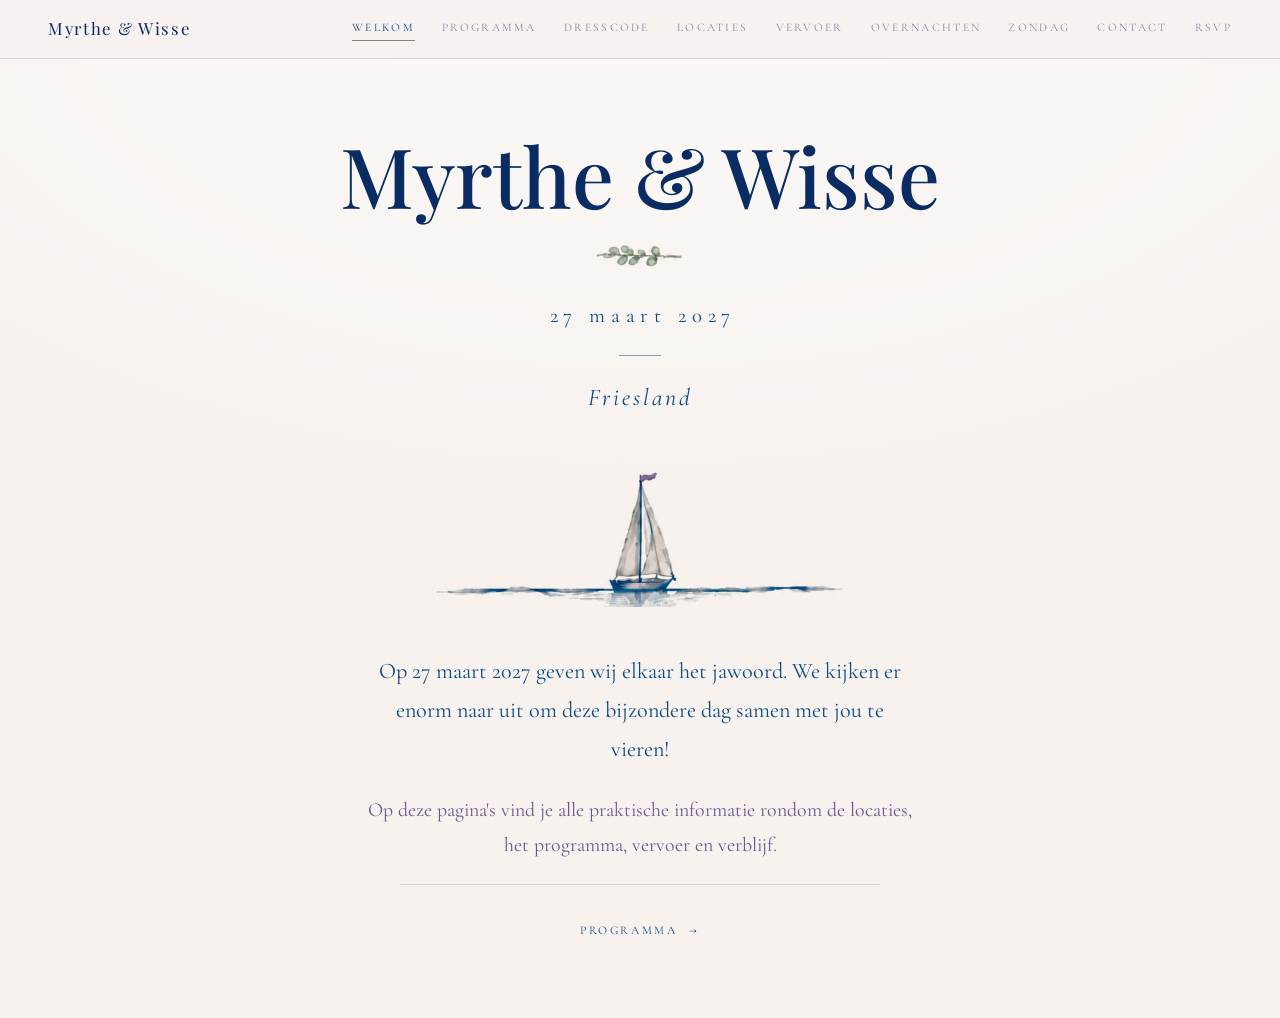
==== commit f0cb99f1: "Added assets" ====
--- a/index.html
+++ b/index.html
@@ -12,71 +12,6 @@
 <link rel="stylesheet" href="style.css">
 </head>
 <body>
-
-<svg width="0" height="0" aria-hidden="true" focusable="false" style="position:absolute">
-  <defs>
-    <symbol id="sprig" viewBox="0 0 220 46">
-      <g fill="none" stroke="var(--sage)" stroke-width="1.1" stroke-linecap="round">
-        <path d="M24 23 C 70 17, 150 17, 196 23"/>
-        <path d="M52 21 L48 14 M76 19 L73 12 M100 18 L98 11 M124 18 L126 11 M148 19 L152 12 M172 21 L177 14"/>
-        <path d="M64 21 L62 29 M88 19 L87 27 M112 18 L112 26 M136 19 L138 27 M160 20 L164 28"/>
-      </g>
-      <g fill="var(--sage-light)">
-        <ellipse cx="46" cy="12" rx="6.5" ry="4.6" transform="rotate(-32 46 12)"/>
-        <ellipse cx="71" cy="10" rx="7" ry="4.9" transform="rotate(-24 71 10)"/>
-        <ellipse cx="97" cy="9"  rx="7.4" ry="5.2" transform="rotate(-14 97 9)"/>
-        <ellipse cx="127" cy="9" rx="7.4" ry="5.2" transform="rotate(14 127 9)"/>
-        <ellipse cx="153" cy="10" rx="7" ry="4.9" transform="rotate(24 153 10)"/>
-        <ellipse cx="178" cy="12" rx="6.5" ry="4.6" transform="rotate(32 178 12)"/>
-        <ellipse cx="61" cy="31" rx="6.6" ry="4.7" transform="rotate(28 61 31)"/>
-        <ellipse cx="86" cy="29" rx="7" ry="4.9" transform="rotate(20 86 29)"/>
-        <ellipse cx="112" cy="28" rx="7.2" ry="5" transform="rotate(6 112 28)"/>
-        <ellipse cx="139" cy="29" rx="7" ry="4.9" transform="rotate(-18 139 29)"/>
-        <ellipse cx="165" cy="31" rx="6.6" ry="4.7" transform="rotate(-28 165 31)"/>
-      </g>
-    </symbol>
-
-    <symbol id="leaf" viewBox="0 0 64 28">
-      <path d="M7 24 C 20 22, 40 14, 57 4" fill="none" stroke="currentColor" stroke-width="1.1" stroke-linecap="round"/>
-      <g fill="currentColor">
-        <ellipse cx="14" cy="18" rx="4.6" ry="2.1" transform="rotate(-52 14 18)"/>
-        <ellipse cx="21" cy="15" rx="4.4" ry="2" transform="rotate(-50 21 15)"/>
-        <ellipse cx="28" cy="13" rx="4" ry="1.9" transform="rotate(-46 28 13)"/>
-        <ellipse cx="35" cy="10" rx="3.6" ry="1.8" transform="rotate(-44 35 10)"/>
-        <ellipse cx="42" cy="8"  rx="3.1" ry="1.6" transform="rotate(-42 42 8)"/>
-        <ellipse cx="48" cy="6"  rx="2.5" ry="1.4" transform="rotate(-40 48 6)"/>
-        <ellipse cx="17" cy="27" rx="4.4" ry="2" transform="rotate(38 17 27)"/>
-        <ellipse cx="24" cy="24" rx="4.2" ry="1.9" transform="rotate(40 24 24)"/>
-        <ellipse cx="31" cy="21" rx="3.8" ry="1.8" transform="rotate(42 31 21)"/>
-        <ellipse cx="38" cy="18" rx="3.3" ry="1.7" transform="rotate(44 38 18)"/>
-        <ellipse cx="45" cy="15" rx="2.8" ry="1.5" transform="rotate(46 45 15)"/>
-      </g>
-    </symbol>
-
-    <symbol id="boat" viewBox="0 0 600 250">
-      <g stroke="var(--ink)" fill="none" stroke-linecap="round" stroke-linejoin="round">
-        <path d="M300 52 L262 180 M300 52 L344 180" stroke-width=".55" opacity=".45"/>
-        <path d="M303 66 C 326 104, 345 148, 351 181 L303 181 Z" fill="var(--paper)" stroke-width="1.25"/>
-        <path d="M295 78 C 281 112, 266 152, 256 181 L295 181 Z" fill="var(--paper)" stroke-width="1.25"/>
-        <path d="M299.5 48 L299.5 184" stroke-width="1.6"/>
-        <path d="M296 181 L353 181" stroke-width="1.2"/>
-        <path d="M300 48 L312 52 L300 56 Z" fill="var(--purple-soft)" stroke="none"/>
-        <path d="M248 183 C 262 201, 336 201, 350 183 Z" fill="var(--ink)" stroke-width="1"/>
-      </g>
-      <g stroke="var(--ink)" fill="none" stroke-linecap="round">
-        <path d="M14 192 C 120 188, 200 191, 250 191 M348 191 C 420 191, 500 188, 586 192" stroke-width="1.2"/>
-        <g opacity=".3" stroke-width="1">
-          <path d="M64 202 h44 M132 200 h30 M196 205 h48 M360 203 h38 M424 200 h26 M470 206 h48"/>
-          <path d="M96 212 h26 M244 214 h34 M330 211 h30 M406 216 h22 M498 213 h28"/>
-        </g>
-        <g opacity=".2" stroke-width="1">
-          <path d="M299.5 196 L299.5 224"/>
-          <path d="M280 200 h38 M272 208 h50 M284 216 h30 M292 223 h18"/>
-        </g>
-      </g>
-    </symbol>
-  </defs>
-</svg>
 
 <header class="topbar">
   <a class="topbar__names" href="index.html">Myrthe &amp; Wisse</a>
@@ -95,11 +30,11 @@
 
 <main class="hero">
   <h1 class="hero__names">Myrthe &amp; Wisse</h1>
-  <svg class="hero__leaf" aria-hidden="true"><use href="#leaf"/></svg>
+  <img class="hero__leaf" src="imgs/takje-klein.png" width="179" height="52" alt="" aria-hidden="true">
   <p class="hero__date">27 maart 2027</p>
   <span class="rule" aria-hidden="true"></span>
   <p class="hero__place">Friesland</p>
-  <svg class="hero__boat" viewBox="0 0 600 250" role="img" aria-label="Illustratie van een zeilboot op het Friese water"><use href="#boat"/></svg>
+  <img class="hero__boat" src="imgs/boot.png" width="649" height="220" alt="Aquarel van een zeilboot op het Friese water">
 
   <div class="prose">
     <p class="lead">Op 27 maart 2027 geven wij elkaar het jawoord. We kijken er enorm naar uit om deze bijzondere dag samen met jou te vieren!</p>
--- a/style.css
+++ b/style.css
@@ -9,11 +9,9 @@
   --paper-soft:   #FBF7F4;   /* iets lichter vlak */
   --navy:         #0B4A85;   /* koppen */
   --navy-deep:    #0A2C63;   /* namen op de voorpagina */
-  --ink:          #22406B;   /* illustraties */
   --purple:       #6B5590;   /* lopende tekst */
   --purple-soft:  #8C7FA5;   /* tijden, labels, accenten */
-  --sage:         #7D8B7A;   /* takje: steel */
-  --sage-light:   #A7B2A5;   /* takje: blad */
+  --sage:         #7D8B7A;   /* groen van de takjes: onderstrepingen */
   --line:         rgba(107, 85, 144, .2);
 
   --serif-display: "Playfair Display", "Iowan Old Style", Georgia, serif;
@@ -129,10 +127,9 @@
 }
 
 .hero__leaf {
-  width: 3.4rem;
-  height: 1.5rem;
-  margin: clamp(1rem, 3vh, 1.7rem) 0 clamp(1.1rem, 3vh, 1.9rem);
-  color: var(--navy-deep);
+  width: 6.5rem;
+  height: auto;
+  margin: clamp(.8rem, 2.5vh, 1.4rem) 0 clamp(1.1rem, 3vh, 1.9rem);
 }
 
 .hero__date {
@@ -161,9 +158,9 @@
 }
 
 .hero__boat {
-  width: min(100%, 40rem);
+  width: min(100%, 27rem);
   height: auto;
-  margin: clamp(1.2rem, 5vh, 2.8rem) 0 clamp(1.5rem, 5vh, 3rem);
+  margin: clamp(1.2rem, 5vh, 2.6rem) 0 clamp(1.5rem, 5vh, 3rem);
 }
 
 /* ---------- Binnenpagina's ---------- */
@@ -171,7 +168,7 @@
 .page {
   display: flex;
   flex-direction: column;
-  justify-content: center;      /* korte pagina's staan zo mooi in het midden */
+  justify-content: safe center; /* korte pagina's in het midden, lange gewoon vanaf boven */
   min-height: calc(100svh - var(--topbar));
   max-width: 62rem;
   margin: 0 auto;
@@ -179,6 +176,8 @@
   text-align: center;
 }
 
+.page > * { min-width: 0; }   /* zodat brede blokken op mobiel mogen krimpen */
+
 .page__head { margin-bottom: clamp(2rem, 5vh, 3rem); }
 
 .page__title,
@@ -197,12 +196,22 @@
   color: var(--navy);
 }
 
+/* de takjes van de trouwkaart */
 .divider {
   display: block;
-  width: 9rem;
-  height: 1.9rem;
-  margin: 1.3rem auto 0;
-}
+  width: 9.5rem;
+  height: auto;
+  margin: 1.2rem auto 0;
+}
+
+.ornament {
+  display: block;
+  width: 7rem;
+  height: auto;
+  margin: clamp(2.5rem, 6vh, 3.5rem) auto 0;
+}
+
+.ornament--end { width: 8.5rem; margin-top: clamp(3rem, 7vh, 4rem); }
 
 .page__kicker {
   margin: 1.4rem 0 0;
@@ -312,9 +321,7 @@
 
 .note {
   max-width: 32rem;
-  margin: 3rem auto 0;
-  padding-top: 1.7rem;
-  border-top: 1px solid var(--line);
+  margin: 1.6rem auto 0;   /* het takje erboven is de scheiding */
   font-style: italic;
   font-size: .96em;
   color: var(--purple-soft);
@@ -325,7 +332,7 @@
 .cards {
   display: grid;
   gap: clamp(1.5rem, 3vw, 2.2rem);
-  grid-template-columns: repeat(auto-fit, minmax(15rem, 1fr));
+  grid-template-columns: repeat(auto-fit, minmax(min(15rem, 100%), 1fr));
   max-width: 44rem;
   margin: 0 auto;
 }
@@ -337,6 +344,23 @@
   background: var(--paper-soft);
   border: 1px solid var(--line);
 }
+
+/* kaart met foto: beeld vult de bovenkant, tekst eronder */
+.card--place { padding: 0; overflow: hidden; }
+
+.card__photo {
+  display: block;
+  width: 100%;
+  height: auto;          /* anders wint het height-attribuut van de img */
+  aspect-ratio: 4 / 3;
+  object-fit: cover;
+  filter: saturate(.92);
+}
+
+/* de kerkfoto staat rechtop; iets hoger uitsnijden houdt het raam in beeld */
+.card__photo--kerk { object-position: center 62%; }
+
+.card__body { padding: clamp(1.5rem, 3vw, 2rem); }
 
 .card__title {
   margin: 0 0 .35rem;
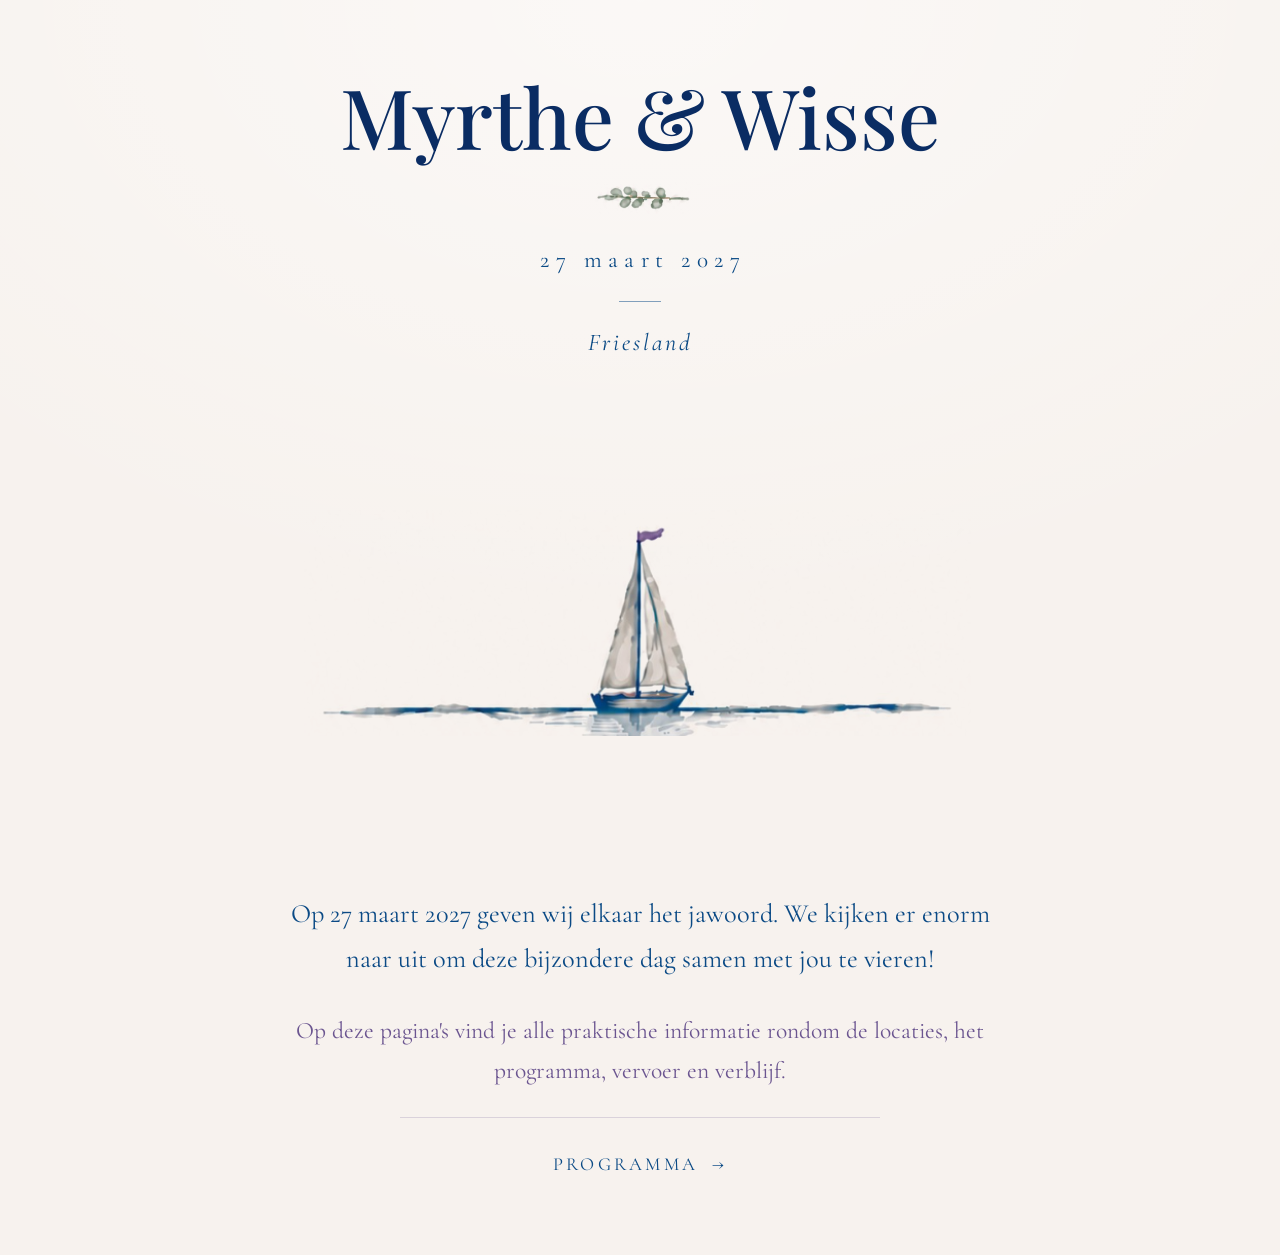
==== commit 269bd960: "Final" ====
--- a/index.html
+++ b/index.html
@@ -13,16 +13,16 @@
 </head>
 <body>
 
-<header class="topbar">
+<header class="topbar topbar--hero">
   <a class="topbar__names" href="index.html">Myrthe &amp; Wisse</a>
-  <nav class="topbar__nav" aria-label="Hoofdmenu">
+  <button class="topbar__knop" type="button" aria-expanded="false" aria-controls="hoofdmenu">Menu</button>
+  <nav class="topbar__nav" id="hoofdmenu" aria-label="Hoofdmenu">
       <a href="index.html" aria-current="page">Welkom</a>
       <a href="programma.html">Programma</a>
       <a href="dresscode.html">Dresscode</a>
       <a href="locaties.html">Locaties</a>
       <a href="vervoer.html">Vervoer</a>
       <a href="overnachten.html">Overnachten</a>
-      <a href="zondag.html">Zondag</a>
       <a href="contact.html">Contact</a>
       <a href="rsvp.html">RSVP</a>
   </nav>
@@ -30,11 +30,18 @@
 
 <main class="hero">
   <h1 class="hero__names">Myrthe &amp; Wisse</h1>
-  <img class="hero__leaf" src="imgs/takje-klein.png" width="179" height="52" alt="" aria-hidden="true">
+  <img class="hero__leaf" src="imgs/takje-klein.png" width="192" height="52" alt="" aria-hidden="true">
   <p class="hero__date">27 maart 2027</p>
   <span class="rule" aria-hidden="true"></span>
   <p class="hero__place">Friesland</p>
-  <img class="hero__boat" src="imgs/boot.png" width="649" height="220" alt="Aquarel van een zeilboot op het Friese water">
+  <div class="hero__stage" role="img" aria-label="Illustratie van een zeilboot, afgewisseld met foto&#39;s van Myrthe en Wisse op het water">
+    <img class="hero__slide hero__slide--boat is-active" src="imgs/boot.png" width="653" height="220" alt="">
+    <img class="hero__slide" src="imgs/samen-op-het-water.jpg" width="1200" height="902" alt="" loading="lazy" decoding="async">
+    <img class="hero__slide" src="imgs/samen-zeilen.jpg" width="1200" height="902" alt="" loading="lazy" decoding="async">
+    <img class="hero__slide" src="imgs/zonsondergang.jpg" width="1200" height="900" alt="" loading="lazy" decoding="async">
+    <img class="hero__slide" src="imgs/aan-boord.jpg" width="879" height="1200" alt="" loading="lazy" decoding="async">
+    <img class="hero__slide" src="imgs/surfles.jpg" width="1200" height="900" alt="" loading="lazy" decoding="async">
+  </div>
 
   <div class="prose">
     <p class="lead">Op 27 maart 2027 geven wij elkaar het jawoord. We kijken er enorm naar uit om deze bijzondere dag samen met jou te vieren!</p>
@@ -46,5 +53,6 @@
     </nav>
 </main>
 
+<script src="script.js"></script>
 </body>
 </html>
--- a/style.css
+++ b/style.css
@@ -17,9 +17,9 @@
   --serif-display: "Playfair Display", "Iowan Old Style", Georgia, serif;
   --serif-text:    "Cormorant Garamond", "EB Garamond", Georgia, serif;
 
-  --measure: 34rem;
+  --measure: 44rem;
   --gutter: clamp(1.25rem, 5vw, 3rem);
-  --topbar: 4.4rem;
+  --topbar: 5rem;
 
   color-scheme: light;
 }
@@ -34,8 +34,8 @@
   background-image: radial-gradient(120% 80% at 50% 0%, rgba(255, 255, 255, .5), transparent 62%);
   color: var(--purple);
   font-family: var(--serif-text);
-  font-size: clamp(1.05rem, .55vw + .95rem, 1.24rem);
-  line-height: 1.75;
+  font-size: clamp(1.25rem, .4vw + 1.15rem, 1.6rem);
+  line-height: 1.7;
   text-rendering: optimizeLegibility;
 }
 
@@ -53,7 +53,7 @@
   justify-content: space-between;
   gap: 1.5rem 2rem;
   flex-wrap: wrap;
-  padding: .9rem var(--gutter);
+  padding: 1.15rem var(--gutter);
   background: rgba(247, 242, 238, .94);
   backdrop-filter: blur(8px);
   border-bottom: 1px solid var(--line);
@@ -61,8 +61,8 @@
 
 .topbar__names {
   font-family: var(--serif-display);
-  font-size: 1.05rem;
-  letter-spacing: .1em;
+  font-size: .95em;
+  letter-spacing: .06em;
   color: var(--navy-deep);
   text-decoration: none;
   white-space: nowrap;
@@ -76,9 +76,9 @@
 
 .topbar__nav a {
   position: relative;
-  padding-bottom: .2rem;
-  font-size: .72rem;
-  letter-spacing: .2em;
+  padding-bottom: .25rem;
+  font-size: .75em;
+  letter-spacing: .12em;
   text-transform: uppercase;
   color: var(--purple-soft);
   text-decoration: none;
@@ -101,9 +101,56 @@
 .topbar__nav a:hover::after,
 .topbar__nav a[aria-current="page"]::after { transform: scaleX(1); }
 
-@media (max-width: 44rem) {
-  .topbar { justify-content: center; text-align: center; }
-  .topbar__nav { justify-content: center; }
+.topbar__knop {
+  display: none;
+  padding: .35rem .9rem;
+  font-family: var(--serif-text);
+  font-size: .75em;
+  letter-spacing: .16em;
+  text-transform: uppercase;
+  color: var(--navy);
+  background: transparent;
+  border: 1px solid var(--line);
+  cursor: pointer;
+}
+
+/* tussenmaat (ook bij ingezoomd beeld): compacter, zodat de balk op één regel blijft */
+@media (max-width: 84rem) {
+  .topbar__nav { gap: .3rem clamp(.7rem, 1.6vw, 1.2rem); }
+  .topbar__nav a { font-size: .7em; letter-spacing: .08em; }
+  .topbar__names { font-size: .85em; }
+}
+
+@media (max-width: 68rem) {
+  .topbar { padding: .85rem var(--gutter); }
+  .topbar__knop { display: block; }
+
+  .topbar__nav {
+    display: none;
+    flex-basis: 100%;
+    flex-direction: column;
+    align-items: center;
+    gap: .9rem;
+    padding: 1.4rem 0 .4rem;
+  }
+
+  .topbar__nav.is-open { display: flex; }
+  .topbar__nav a { font-size: .85em; }
+}
+
+/* op de voorpagina schuift de balk pas in beeld bij hover of een klein stukje scrollen */
+.topbar--hero {
+  position: fixed;
+  top: 0; left: 0; right: 0;
+  transform: translateY(-100%);
+  opacity: 0;
+  transition: transform .45s ease, opacity .45s ease;
+}
+
+.topbar--hero.is-visible { transform: none; opacity: 1; }
+
+@media (prefers-reduced-motion: reduce) {
+  .topbar--hero { transition: none; }
 }
 
 /* ---------- Voorpagina ---------- */
@@ -112,7 +159,7 @@
   display: flex;
   flex-direction: column;
   align-items: center;
-  min-height: calc(100svh - var(--topbar));
+  min-height: 100svh;   /* de balk zweeft erboven en neemt geen ruimte in */
   padding: clamp(2.5rem, 8vh, 5rem) var(--gutter) clamp(3rem, 8vh, 5rem);
   text-align: center;
 }
@@ -127,14 +174,14 @@
 }
 
 .hero__leaf {
-  width: 6.5rem;
+  width: 7.5rem;
   height: auto;
   margin: clamp(.8rem, 2.5vh, 1.4rem) 0 clamp(1.1rem, 3vh, 1.9rem);
 }
 
 .hero__date {
   margin: 0;
-  font-size: clamp(1rem, 2.2vw, 1.3rem);
+  font-size: clamp(1.05rem, 2.2vw, 1.45rem);
   letter-spacing: .28em;
   text-indent: .28em;
   color: var(--navy);
@@ -157,26 +204,44 @@
   color: var(--navy);
 }
 
-.hero__boat {
-  width: min(100%, 27rem);
-  height: auto;
-  margin: clamp(1.2rem, 5vh, 2.6rem) 0 clamp(1.5rem, 5vh, 3rem);
-}
+/* boot en foto's wisselen elkaar rustig af */
+.hero__stage {
+  position: relative;
+  width: min(100%, 42rem);
+  aspect-ratio: 3 / 2;
+  margin: clamp(1rem, 4vh, 2.2rem) 0 clamp(1.5rem, 5vh, 3rem);
+}
+
+.hero__slide {
+  position: absolute;
+  inset: 0;
+  width: 100%;
+  height: 100%;
+  object-fit: contain;   /* niets bijsnijden: ook de staande foto past heel in het kader */
+  opacity: 0;
+  transition: opacity 1.4s ease;
+  filter: saturate(.92);
+}
+
+.hero__slide.is-active { opacity: 1; }
+
+.hero__slide--boat { filter: none; }
 
 /* ---------- Binnenpagina's ---------- */
 
 .page {
   display: flex;
   flex-direction: column;
-  justify-content: safe center; /* korte pagina's in het midden, lange gewoon vanaf boven */
+  justify-content: flex-start;  /* elke pagina begint op dezelfde hoogte */
   min-height: calc(100svh - var(--topbar));
-  max-width: 62rem;
+  max-width: 74rem;
   margin: 0 auto;
   padding: clamp(3rem, 9vh, 5.5rem) var(--gutter) clamp(3.5rem, 10vh, 6rem);
   text-align: center;
 }
 
 .page > * { min-width: 0; }   /* zodat brede blokken op mobiel mogen krimpen */
+.page > :nth-last-child(2) { margin-bottom: clamp(3rem, 8vh, 4.5rem); }
 
 .page__head { margin-bottom: clamp(2rem, 5vh, 3rem); }
 
@@ -189,9 +254,9 @@
   margin: 0;
   font-family: var(--serif-display);
   font-weight: 400;
-  font-size: clamp(1.5rem, 3.8vw, 2.2rem);
-  letter-spacing: .22em;
-  text-indent: .22em;
+  font-size: clamp(1.7rem, 4vw, 2.6rem);
+  letter-spacing: .2em;
+  text-indent: .2em;
   text-transform: uppercase;
   color: var(--navy);
 }
@@ -199,24 +264,25 @@
 /* de takjes van de trouwkaart */
 .divider {
   display: block;
-  width: 9.5rem;
+  width: 11rem;
   height: auto;
-  margin: 1.2rem auto 0;
+  margin: 1.3rem auto 0;
 }
 
 .ornament {
   display: block;
-  width: 7rem;
+  width: 8rem;
   height: auto;
   margin: clamp(2.5rem, 6vh, 3.5rem) auto 0;
 }
 
-.ornament--end { width: 8.5rem; margin-top: clamp(3rem, 7vh, 4rem); }
+.ornament--end { width: 10rem; margin-top: clamp(3rem, 7vh, 4rem); }
+
 
 .page__kicker {
   margin: 1.4rem 0 0;
   font-style: italic;
-  font-size: 1.05rem;
+  font-size: 1em;
   letter-spacing: .1em;
   color: var(--purple-soft);
 }
@@ -239,7 +305,7 @@
 .statement {
   margin: 0 0 .35em;
   font-family: var(--serif-display);
-  font-size: clamp(1.4rem, 4vw, 2rem);
+  font-size: clamp(1.6rem, 4.2vw, 2.4rem);
   font-weight: 400;
   color: var(--navy);
 }
@@ -247,7 +313,7 @@
 .statement--sub {
   margin-bottom: 0;
   font-family: var(--serif-text);
-  font-size: clamp(1.15rem, 3vw, 1.5rem);
+  font-size: clamp(1.25rem, 3vw, 1.7rem);
   font-style: italic;
   color: var(--purple);
 }
@@ -257,7 +323,7 @@
 /* ---------- Programma ---------- */
 
 .schedule {
-  max-width: 30rem;
+  max-width: 42rem;
   margin-inline: auto;
   text-align: left;
 }
@@ -266,14 +332,17 @@
   margin: 3rem 0 1.4rem;
   font-family: var(--serif-display);
   font-weight: 400;
-  font-size: clamp(.82rem, 2.2vw, .95rem);
-  letter-spacing: .2em;
+  font-size: .82em;
+  letter-spacing: .18em;
   text-transform: uppercase;
   color: var(--navy);
   text-align: center;
 }
 
 .schedule__place:first-child { margin-top: 0; }
+
+/* het zondagblok staat los onder het takje */
+.schedule + .ornament + .schedule .schedule__place { margin-top: 1.8rem; }
 
 .timeline {
   margin: 0;
@@ -283,8 +352,8 @@
 
 .timeline li {
   display: grid;
-  grid-template-columns: 4.6rem 1fr;
-  gap: 1.6rem;
+  grid-template-columns: 5.2rem 1fr;
+  gap: 1.9rem;
   padding: .6rem 0;
 }
 
@@ -333,11 +402,11 @@
   display: grid;
   gap: clamp(1.5rem, 3vw, 2.2rem);
   grid-template-columns: repeat(auto-fit, minmax(min(15rem, 100%), 1fr));
-  max-width: 44rem;
+  max-width: 64rem;
   margin: 0 auto;
 }
 
-.cards--three { max-width: 60rem; }
+.cards--three { max-width: 74rem; }
 
 .card {
   padding: clamp(1.6rem, 3vw, 2.2rem);
@@ -366,15 +435,15 @@
   margin: 0 0 .35rem;
   font-family: var(--serif-display);
   font-weight: 400;
-  font-size: 1.3rem;
-  letter-spacing: .04em;
+  font-size: 1.2em;
+  letter-spacing: .03em;
   color: var(--navy);
 }
 
 .card__meta {
   margin: 0 0 1rem;
-  font-size: .78rem;
-  letter-spacing: .18em;
+  font-size: .72em;
+  letter-spacing: .16em;
   text-transform: uppercase;
   color: var(--purple-soft);
 }
@@ -387,6 +456,14 @@
   line-height: 1.7;
 }
 
+.card__note {
+  margin: 0 0 1.1rem;
+  font-style: italic;
+  font-size: .93em;
+  line-height: 1.6;
+  color: var(--purple-soft);
+}
+
 .link {
   color: var(--navy);
   text-decoration: none;
@@ -403,7 +480,7 @@
   display: grid;
   grid-template-columns: repeat(2, minmax(0, 1fr));
   gap: clamp(1.8rem, 4vh, 2.6rem) 0;
-  max-width: 32rem;
+  max-width: 48rem;
   margin: 0 auto;
 }
 
@@ -413,14 +490,14 @@
 .hosts__name {
   margin: 0;
   font-family: var(--serif-display);
-  font-size: clamp(1.1rem, 2.6vw, 1.25rem);
+  font-size: 1.15em;
   color: var(--navy);
 }
 
 .hosts__tel {
   display: inline-block;
   margin-top: .2rem;
-  font-size: 1rem;
+  font-size: .95em;
   letter-spacing: .06em;
   color: var(--purple);
   text-decoration: none;
@@ -449,8 +526,8 @@
 
 .rsvp {
   display: grid;
-  gap: 1.3rem;
-  max-width: 30rem;
+  gap: 1.4rem;
+  max-width: 46rem;
   margin: 0 auto;
   text-align: left;
 }
@@ -461,8 +538,8 @@
 .field > label,
 .field > legend {
   padding: 0;
-  font-size: .72rem;
-  letter-spacing: .18em;
+  font-size: .72em;
+  letter-spacing: .16em;
   text-transform: uppercase;
   color: var(--purple-soft);
 }
@@ -476,7 +553,7 @@
   width: 100%;
   padding: .65rem .8rem;
   font: inherit;
-  font-size: 1rem;
+  font-size: 1em;
   color: var(--purple);
   background: var(--paper-soft);
   border: 1px solid var(--line);
@@ -504,8 +581,8 @@
 .choice {
   display: flex;
   align-items: flex-start;
-  gap: .6rem;
-  font-size: 1rem;
+  gap: .7rem;
+  font-size: 1em;
   line-height: 1.5;
   color: var(--purple);
   cursor: pointer;
@@ -518,8 +595,8 @@
   margin-top: .6rem;
   padding: .85rem 2.4rem;
   font-family: var(--serif-text);
-  font-size: .8rem;
-  letter-spacing: .22em;
+  font-size: .78em;
+  letter-spacing: .18em;
   text-transform: uppercase;
   color: var(--paper);
   background: var(--navy);
@@ -530,9 +607,49 @@
 
 .button:hover { background: transparent; color: var(--navy); }
 
+.button--stil {
+  color: var(--navy);
+  background: transparent;
+}
+
+.button--stil:hover { background: var(--navy); color: var(--paper); }
+
+/* ---------- RSVP: blok per gast ---------- */
+
+.gast {
+  display: grid;
+  gap: 1.2rem;
+  margin: 0 0 1.8rem;
+  padding: 1.6rem;
+  border: 1px solid var(--line);
+}
+
+.gast__titel {
+  padding: 0 .5rem;
+  margin-left: -.5rem;
+  font-family: var(--serif-display);
+  font-size: 1.05em;
+  color: var(--navy);
+}
+
+.gast__weg {
+  justify-self: start;
+  padding: 0;
+  font-family: var(--serif-text);
+  font-size: .82em;
+  font-style: italic;
+  color: var(--purple-soft);
+  background: none;
+  border: 0;
+  border-bottom: 1px solid var(--line);
+  cursor: pointer;
+}
+
+.gast__weg:hover { color: var(--navy); }
+
 .rsvp__fallback {
   margin: .4rem 0 0;
-  font-size: .95rem;
+  font-size: .9em;
   font-style: italic;
   color: var(--purple-soft);
 }
@@ -542,14 +659,14 @@
   padding: .9rem 1.1rem;
   background: rgba(125, 139, 122, .12);
   border-left: 2px solid var(--sage);
-  font-size: .98rem;
+  font-size: .95em;
   color: var(--navy);
 }
 
 /* ---------- Volgende pagina ---------- */
 
 .pager {
-  margin-top: clamp(3rem, 8vh, 4.5rem);
+  margin-top: auto;      /* blijft onderaan hangen op korte pagina's */
   padding-top: 1.6rem;
   border-top: 1px solid var(--line);
 }
@@ -560,8 +677,8 @@
 }
 
 .pager a {
-  font-size: .74rem;
-  letter-spacing: .22em;
+  font-size: .78em;
+  letter-spacing: .18em;
   text-transform: uppercase;
   color: var(--navy);
   text-decoration: none;
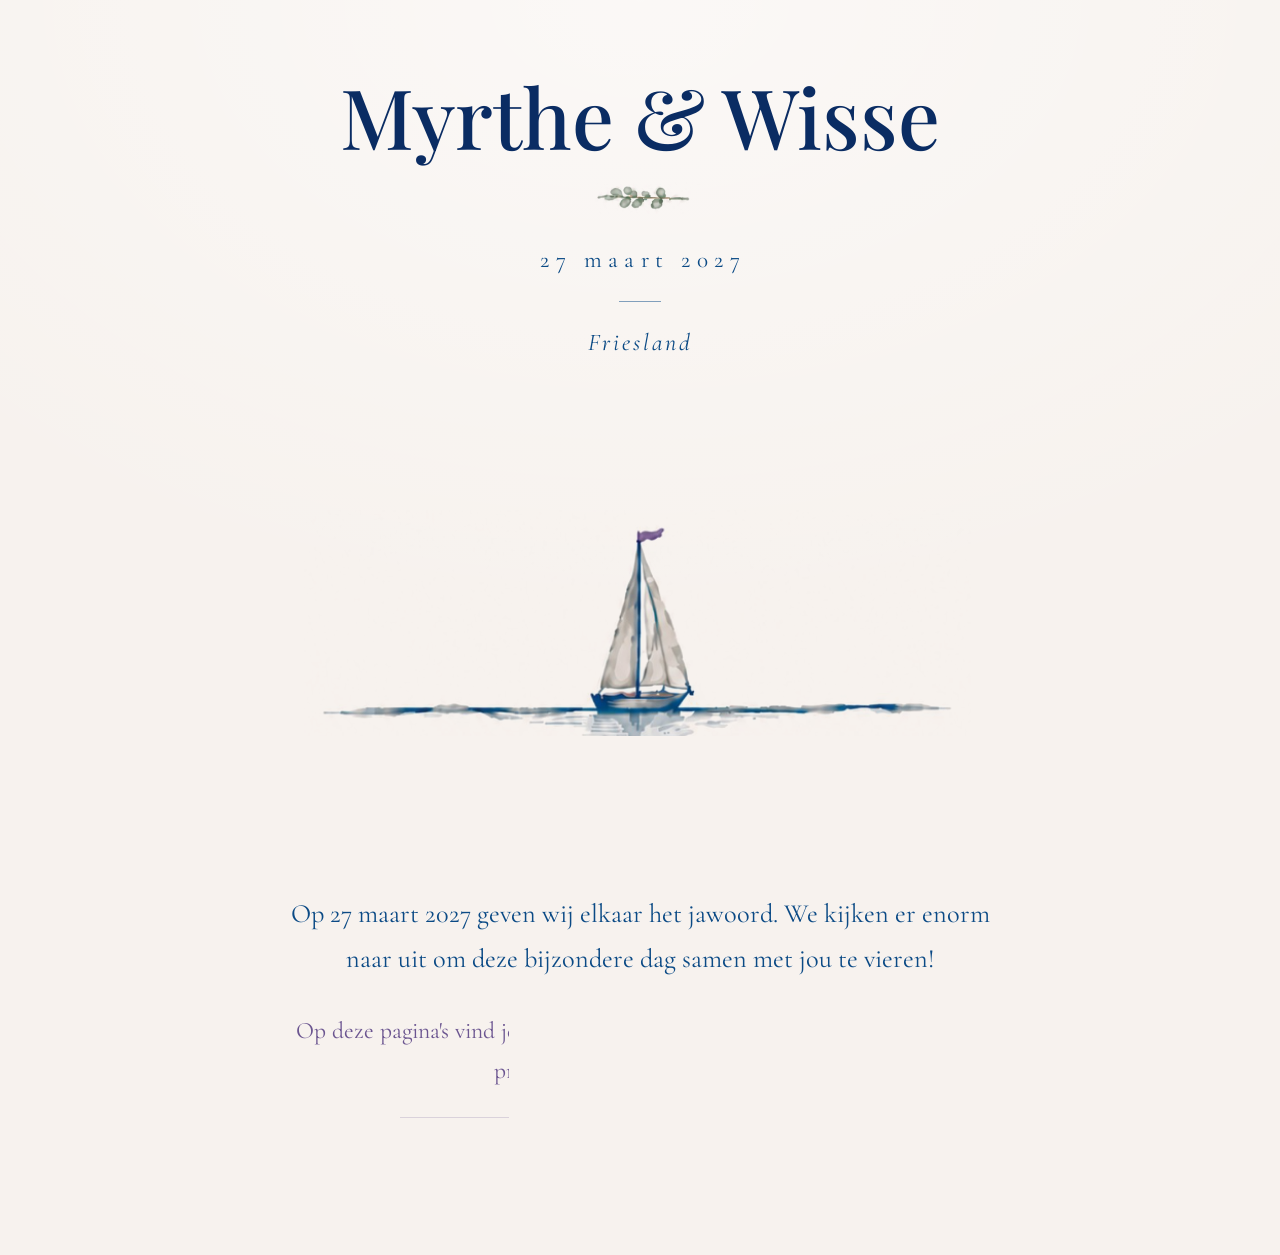
==== commit 545aacfc: "minor style and spam fix" ====
--- a/index.html
+++ b/index.html
@@ -14,17 +14,17 @@
 <body>
 
 <header class="topbar topbar--hero">
-  <a class="topbar__names" href="index.html">Myrthe &amp; Wisse</a>
+  <a class="topbar__names" href="./">Myrthe &amp; Wisse</a>
   <button class="topbar__knop" type="button" aria-expanded="false" aria-controls="hoofdmenu">Menu</button>
   <nav class="topbar__nav" id="hoofdmenu" aria-label="Hoofdmenu">
-      <a href="index.html" aria-current="page">Welkom</a>
-      <a href="programma.html">Programma</a>
-      <a href="dresscode.html">Dresscode</a>
-      <a href="locaties.html">Locaties</a>
-      <a href="vervoer.html">Vervoer</a>
-      <a href="overnachten.html">Overnachten</a>
-      <a href="contact.html">Contact</a>
-      <a href="rsvp.html">RSVP</a>
+      <a href="./" aria-current="page">Welkom</a>
+      <a href="programma">Programma</a>
+      <a href="dresscode">Dresscode</a>
+      <a href="locaties">Locaties</a>
+      <a href="vervoer">Vervoer</a>
+      <a href="overnachten">Overnachten</a>
+      <a href="contact">Contact</a>
+      <a href="rsvp">RSVP</a>
   </nav>
 </header>
 
@@ -49,7 +49,7 @@
   </div>
 
     <nav class="pager" aria-label="Volgende pagina">
-      <a href="programma.html">Programma <span aria-hidden="true">&rarr;</span></a>
+      <a href="programma">Programma <span aria-hidden="true">&rarr;</span></a>
     </nav>
 </main>
 
--- a/style.css
+++ b/style.css
@@ -17,7 +17,7 @@
   --serif-display: "Playfair Display", "Iowan Old Style", Georgia, serif;
   --serif-text:    "Cormorant Garamond", "EB Garamond", Georgia, serif;
 
-  --measure: 44rem;
+  --measure: min(44rem, 100%);
   --gutter: clamp(1.25rem, 5vw, 3rem);
   --topbar: 5rem;
 
@@ -323,7 +323,7 @@
 /* ---------- Programma ---------- */
 
 .schedule {
-  max-width: 42rem;
+  max-width: min(42rem, 100%);
   margin-inline: auto;
   text-align: left;
 }
@@ -389,7 +389,7 @@
 }
 
 .note {
-  max-width: 32rem;
+  max-width: min(32rem, 100%);
   margin: 1.6rem auto 0;   /* het takje erboven is de scheiding */
   font-style: italic;
   font-size: .96em;
@@ -402,11 +402,11 @@
   display: grid;
   gap: clamp(1.5rem, 3vw, 2.2rem);
   grid-template-columns: repeat(auto-fit, minmax(min(15rem, 100%), 1fr));
-  max-width: 64rem;
+  max-width: min(64rem, 100%);
   margin: 0 auto;
 }
 
-.cards--three { max-width: 74rem; }
+.cards--three { max-width: min(74rem, 100%); }
 
 .card {
   padding: clamp(1.6rem, 3vw, 2.2rem);
@@ -480,7 +480,7 @@
   display: grid;
   grid-template-columns: repeat(2, minmax(0, 1fr));
   gap: clamp(1.8rem, 4vh, 2.6rem) 0;
-  max-width: 48rem;
+  max-width: min(48rem, 100%);
   margin: 0 auto;
 }
 
@@ -507,6 +507,9 @@
 .hosts__tel:hover { color: var(--navy); }
 
 @media (max-width: 30rem) {
+  /* lange titels als CEREMONIEMEESTERS zijn één woord en passen anders niet */
+  .page__title { font-size: clamp(1.4rem, 6vw, 2rem); letter-spacing: .1em; text-indent: .1em; }
+
   .hosts { grid-template-columns: 1fr; gap: 1.6rem; }
   .hosts__person { padding: 0; }
   .hosts__person:nth-child(even) { border-left: 0; }
@@ -527,7 +530,7 @@
 .rsvp {
   display: grid;
   gap: 1.4rem;
-  max-width: 46rem;
+  max-width: min(46rem, 100%);
   margin: 0 auto;
   text-align: left;
 }
@@ -607,46 +610,6 @@
 
 .button:hover { background: transparent; color: var(--navy); }
 
-.button--stil {
-  color: var(--navy);
-  background: transparent;
-}
-
-.button--stil:hover { background: var(--navy); color: var(--paper); }
-
-/* ---------- RSVP: blok per gast ---------- */
-
-.gast {
-  display: grid;
-  gap: 1.2rem;
-  margin: 0 0 1.8rem;
-  padding: 1.6rem;
-  border: 1px solid var(--line);
-}
-
-.gast__titel {
-  padding: 0 .5rem;
-  margin-left: -.5rem;
-  font-family: var(--serif-display);
-  font-size: 1.05em;
-  color: var(--navy);
-}
-
-.gast__weg {
-  justify-self: start;
-  padding: 0;
-  font-family: var(--serif-text);
-  font-size: .82em;
-  font-style: italic;
-  color: var(--purple-soft);
-  background: none;
-  border: 0;
-  border-bottom: 1px solid var(--line);
-  cursor: pointer;
-}
-
-.gast__weg:hover { color: var(--navy); }
-
 .rsvp__fallback {
   margin: .4rem 0 0;
   font-size: .9em;
